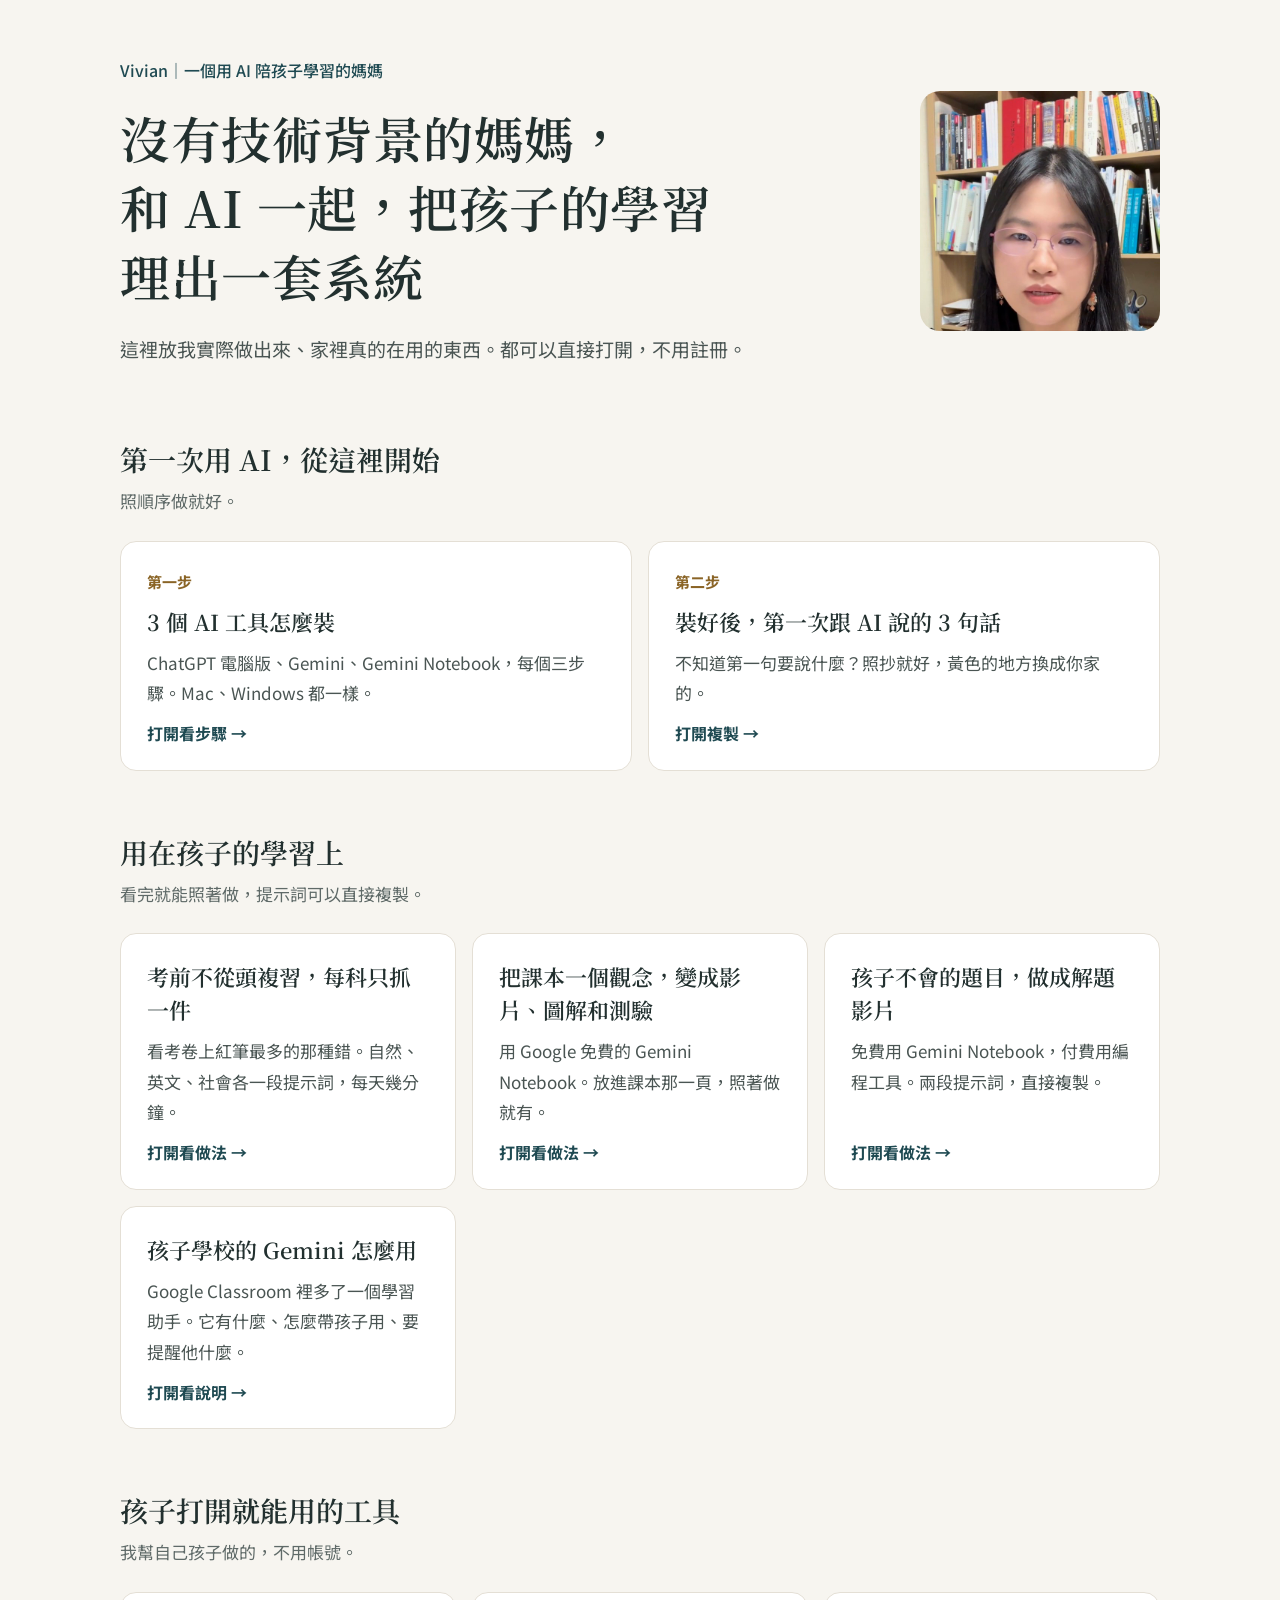
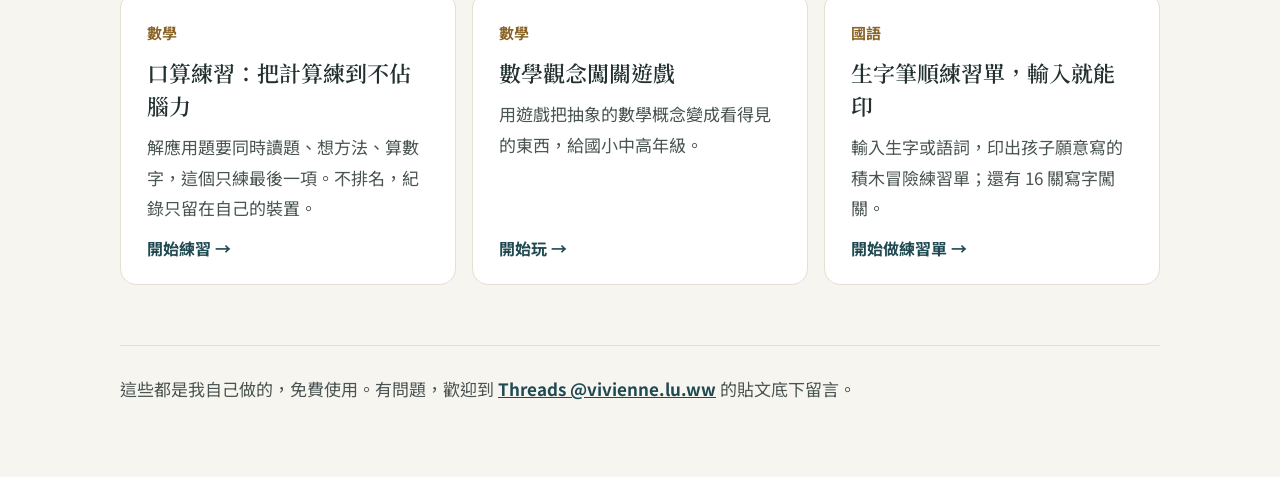
==== index.html @ 0d6148e9 "新增解題影片做法頁，首頁加卡片 Co-Authored-By: Claude Opus 5.5 <noreply@anthropic.com>" ====
<!doctype html>
<html lang="zh-Hant">
<head>
<meta charset="utf-8">
<meta name="viewport" content="width=device-width,initial-scale=1">
<title>Vivian｜用 AI 陪孩子學習</title>
<meta name="description" content="沒有技術背景的媽媽，用 AI 陪孩子學習。家裡真的在用的方法和工具，都可以直接打開，不用註冊。">
<meta name="theme-color" content="#F7F5F0" media="(prefers-color-scheme: light)">
<meta name="theme-color" content="#171C1C" media="(prefers-color-scheme: dark)">
<link rel="icon" href="./favicon.svg" type="image/svg+xml">
<link rel="icon" href="./favicon-32.png" sizes="32x32" type="image/png">
<link rel="apple-touch-icon" href="./apple-touch-icon.png">
<link rel="manifest" href="./site.webmanifest">
<meta name="apple-mobile-web-app-title" content="Vivian">
<link rel="preconnect" href="https://fonts.googleapis.com">
<link rel="preconnect" href="https://fonts.gstatic.com" crossorigin>
<link rel="stylesheet" href="https://fonts.googleapis.com/css2?family=Noto+Sans+TC:wght@400;500;700&family=Noto+Serif+TC:wght@600&display=swap">
<style>
  :root{
    --paper:#F7F5F0; --card:#FFFFFF; --ink:#22302F; --ink-2:#4A5553; --muted:#5F6A68;
    --rule:#E4DFD5; --accent:#1F4A52; --gold:#8A6426;
    --sans:"Noto Sans TC","PingFang TC",system-ui,sans-serif;
    --serif:"Noto Serif TC","Songti TC",serif;
  }
  @media (prefers-color-scheme: dark){
    :root{ --paper:#171C1C; --card:#202626; --ink:#EEF0EC; --ink-2:#C9CFCB; --muted:#A6AFAB;
      --rule:#333B3A; --accent:#8FC3C9; --gold:#D9AE6C; }
  }
  *{box-sizing:border-box}
  html{-webkit-text-size-adjust:100%}
  body{margin:0;background:var(--paper);color:var(--ink);font-family:var(--sans);
    font-size:17px;line-height:1.8;-webkit-font-smoothing:antialiased}
  .wrap{max-width:1080px;margin:0 auto;padding:32px 20px 72px}

  /* 開頭 */
  .hero{display:flex;flex-wrap:wrap;align-items:center;gap:48px;padding:24px 0 72px}
  .hero-text{flex:999 1 420px;min-width:0}
  .nw{white-space:nowrap}
  .who{margin:0 0 18px;font-size:16px;font-weight:500;color:var(--accent)}
  h1{margin:0 0 22px;font-family:var(--serif);font-weight:600;font-size:clamp(32px,5vw,50px);
    line-height:1.38;letter-spacing:.01em;text-wrap:balance}
  .lede{margin:0;font-size:19px;color:var(--ink-2)}
  .photo{flex:1 1 240px;max-width:320px}
  .photo img{display:block;width:100%;height:auto;border-radius:20px}

  /* 區塊 */
  .section{padding-bottom:60px}
  h2{margin:0 0 6px;font-family:var(--serif);font-weight:600;font-size:28px;line-height:1.5}
  .sub{margin:0 0 24px;color:var(--muted)}
  .grid{display:grid;grid-template-columns:repeat(auto-fit,minmax(min(100%,290px),1fr));gap:16px}
  .grid.two{grid-template-columns:repeat(auto-fit,minmax(min(100%,320px),1fr))}

  /* 卡片 */
  .card{display:flex;flex-direction:column;gap:10px;padding:26px 26px 22px;background:var(--card);
    border:1px solid var(--rule);border-radius:16px;color:inherit;text-decoration:none;transition:border-color .2s}
  .card:hover{border-color:var(--accent)}
  .card:focus-visible{outline:3px solid var(--accent);outline-offset:3px}
  .label{font-size:15px;font-weight:700;color:var(--gold)}
  .t{font-family:var(--serif);font-weight:600;font-size:22px;line-height:1.5}
  .d{flex-grow:1;color:var(--ink-2)}
  .go{font-size:16px;font-weight:700;color:var(--accent)}
  .arr{display:inline-block;transition:transform .2s}
  .card:hover .arr{transform:translateX(4px)}

  footer{padding-top:28px;border-top:1px solid var(--rule);color:var(--ink-2)}
  footer p{margin:0}
  footer a{color:var(--accent);font-weight:700}

  @media (max-width:560px){
    .hero{gap:32px;padding:12px 0 56px}
    .photo{order:-1;flex:0 0 112px;max-width:112px}
    .photo img{border-radius:16px}
    .section{padding-bottom:48px}
  }
  @media (prefers-reduced-motion: reduce){
    *,*::before,*::after{transition:none !important}
  }
</style>
</head>
<body>
<div class="wrap">

  <header class="hero">
    <div class="hero-text">
      <p class="who">Vivian｜一個用 AI 陪孩子學習的媽媽</p>
      <h1>沒有技術背景的媽媽，<br>和 AI 一起，<span class="nw">把孩子的學習</span><span class="nw">理出一套系統</span></h1>
      <p class="lede">這裡放我實際做出來、家裡真的在用的東西。都可以直接打開，不用註冊。</p>
    </div>
    <div class="photo"><img src="./portrait.jpg" alt="Vivian 在家裡書櫃前的照片" width="640" height="640"></div>
  </header>

  <main>
  <section class="section">
    <h2>第一次用 AI，從這裡開始</h2>
    <p class="sub">照順序做就好。</p>
    <div class="grid two">
      <a class="card" href="./ai-setup/">
        <span class="label">第一步</span>
        <span class="t">3 個 AI 工具怎麼裝</span>
        <span class="d">ChatGPT 電腦版、Gemini、Gemini Notebook，每個三步驟。Mac、Windows 都一樣。</span>
        <span class="go">打開看步驟 <span class="arr">→</span></span>
      </a>
      <a class="card" href="./first-words/">
        <span class="label">第二步</span>
        <span class="t">裝好後，第一次跟 AI 說的 3 句話</span>
        <span class="d">不知道第一句要說什麼？照抄就好，黃色的地方換成你家的。</span>
        <span class="go">打開複製 <span class="arr">→</span></span>
      </a>
    </div>
  </section>

  <section class="section">
    <h2>用在孩子的學習上</h2>
    <p class="sub">看完就能照著做，提示詞可以直接複製。</p>
    <div class="grid">
      <a class="card" href="./midterm/">
        <span class="t">考前不從頭複習，每科只抓一件</span>
        <span class="d">看考卷上紅筆最多的那種錯。自然、英文、社會各一段提示詞，每天幾分鐘。</span>
        <span class="go">打開看做法 <span class="arr">→</span></span>
      </a>
      <a class="card" href="./science-video/">
        <span class="t">把課本一個觀念，變成影片、圖解和測驗</span>
        <span class="d">用 Google 免費的 Gemini Notebook。放進課本那一頁，照著做就有。</span>
        <span class="go">打開看做法 <span class="arr">→</span></span>
      </a>
      <a class="card" href="./math-video/">
        <span class="t">孩子不會的題目，做成解題影片</span>
        <span class="d">免費用 Gemini Notebook，付費用編程工具。兩段提示詞，直接複製。</span>
        <span class="go">打開看做法 <span class="arr">→</span></span>
      </a>
      <a class="card" href="./classroom/">
        <span class="t">孩子學校的 Gemini 怎麼用</span>
        <span class="d">Google Classroom 裡多了一個學習助手。它有什麼、怎麼帶孩子用、要提醒他什麼。</span>
        <span class="go">打開看說明 <span class="arr">→</span></span>
      </a>
    </div>
  </section>

  <section class="section">
    <h2>孩子打開就能用的工具</h2>
    <p class="sub">我幫自己孩子做的，不用帳號。</p>
    <div class="grid">
      <a class="card" href="https://viviennelu712.github.io/math-power-timer/">
        <span class="label">數學</span>
        <span class="t">口算練習：把計算練到不佔腦力</span>
        <span class="d">解應用題要同時讀題、想方法、算數字，這個只練最後一項。不排名，紀錄只留在自己的裝置。</span>
        <span class="go">開始練習 <span class="arr">→</span></span>
      </a>
      <a class="card" href="https://viviennelu712.github.io/math-concept-game/">
        <span class="label">數學</span>
        <span class="t">數學觀念闖關遊戲</span>
        <span class="d">用遊戲把抽象的數學概念變成看得見的東西，給國小中高年級。</span>
        <span class="go">開始玩 <span class="arr">→</span></span>
      </a>
      <a class="card" href="./hanzi/">
        <span class="label">國語</span>
        <span class="t">生字筆順練習單，輸入就能印</span>
        <span class="d">輸入生字或語詞，印出孩子願意寫的積木冒險練習單；還有 16 關寫字闖關。</span>
        <span class="go">開始做練習單 <span class="arr">→</span></span>
      </a>
    </div>
  </section>
  </main>

  <footer>
    <p>這些都是我自己做的，免費使用。有問題，歡迎到 <a href="https://www.threads.com/@vivienne.lu.ww">Threads @vivienne.lu.ww</a> 的貼文底下留言。</p>
  </footer>

</div>
</body>
</html>
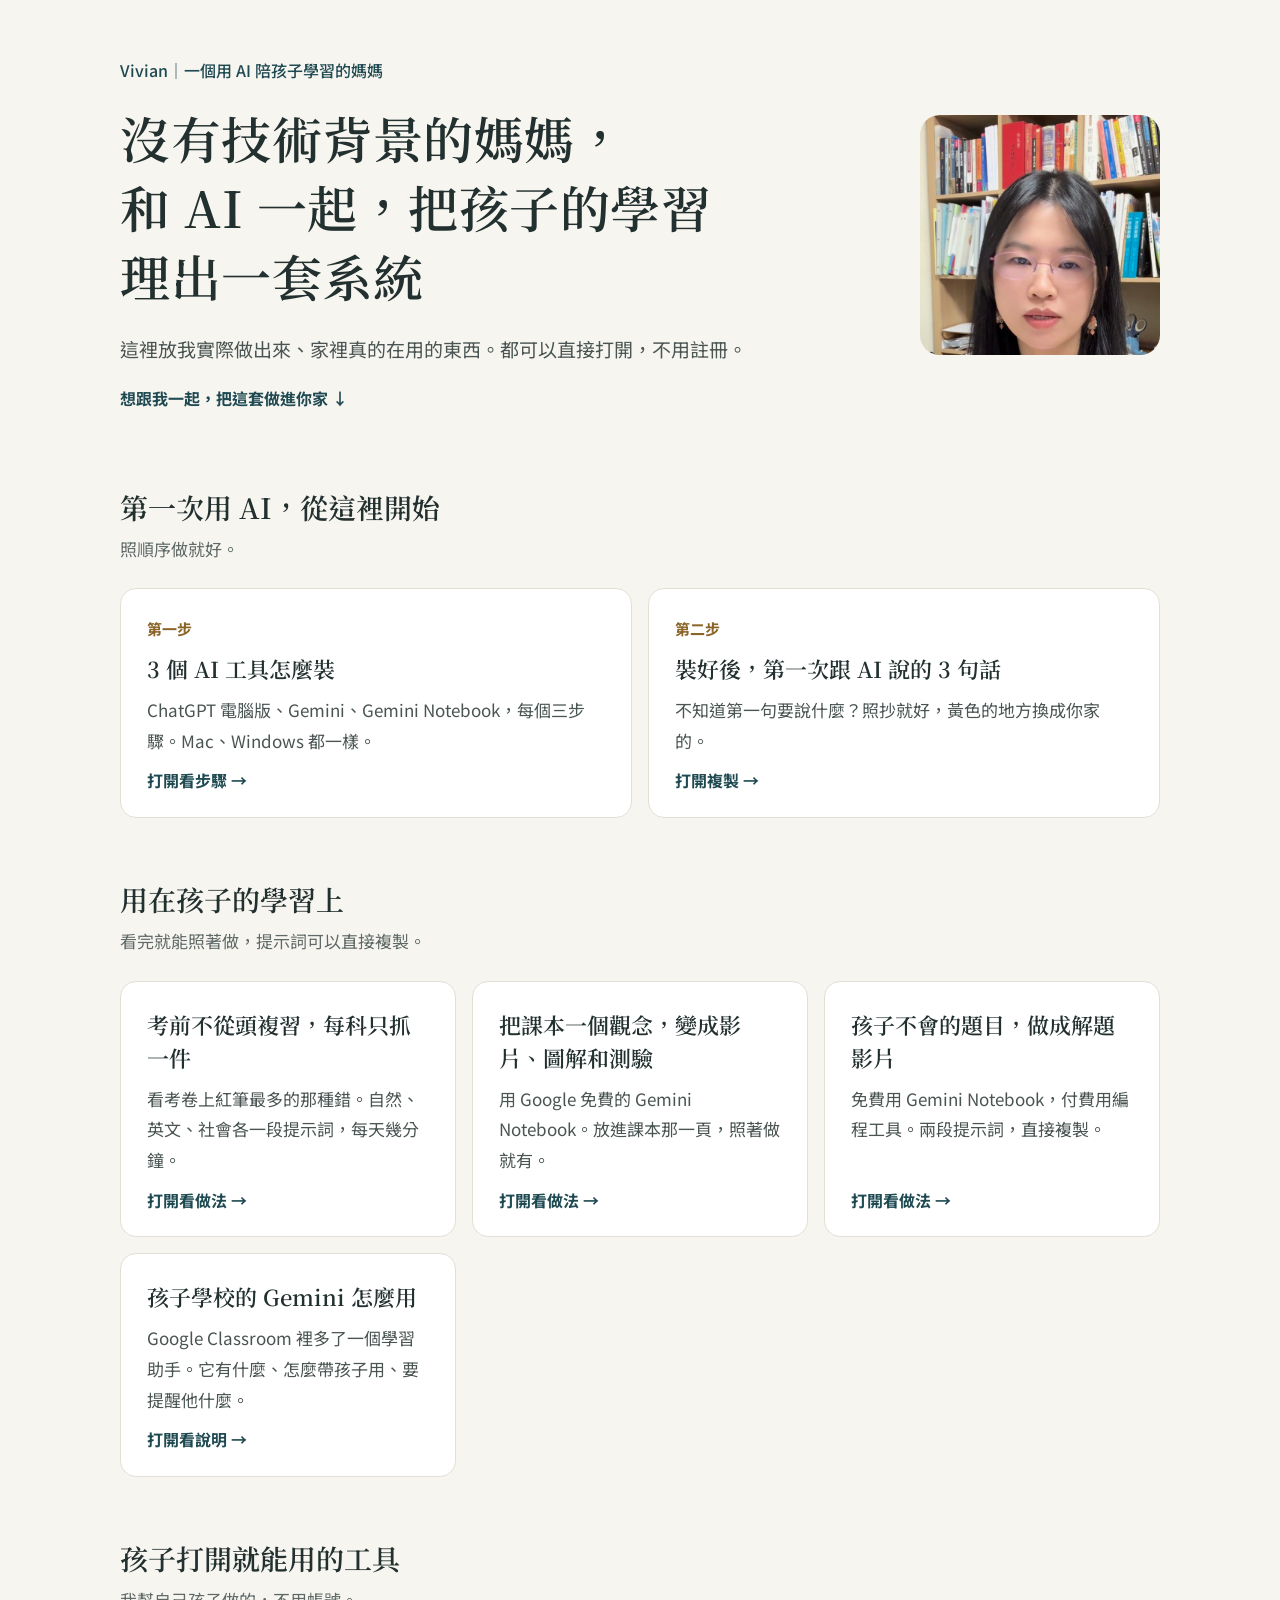
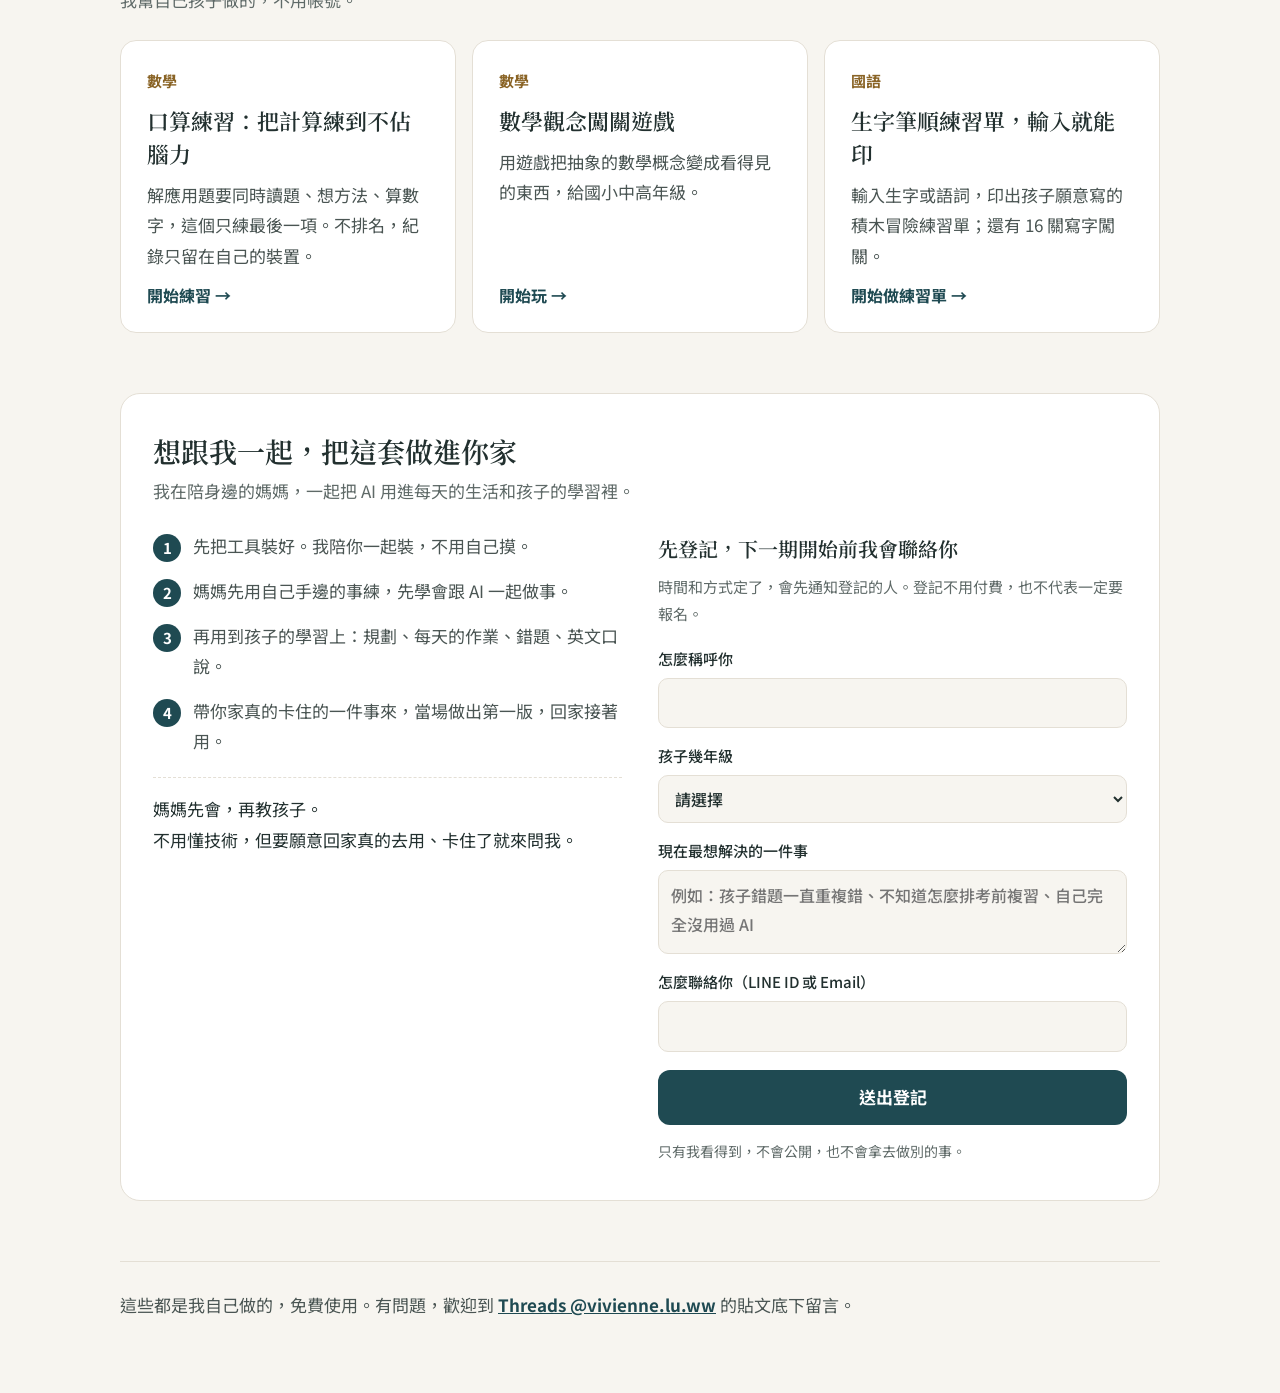
==== commit 6dcdddb7: "首頁加「想跟我一起」意向登記，接 Google 表單 Co-Authored-By: Claude Opus 5.5 <noreply@anthropic.com>" ====
--- a/index.html
+++ b/index.html
@@ -62,6 +62,34 @@
   .arr{display:inline-block;transition:transform .2s}
   .card:hover .arr{transform:translateX(4px)}
 
+
+  /* 一起做（意向登記） */
+  .jump{display:inline-block;margin-top:18px;font-size:16px;font-weight:700;color:var(--accent);text-decoration:none}
+  .jump:hover{text-decoration:underline}
+  .join{padding:36px 32px;background:var(--card);border:1px solid var(--rule);border-radius:20px;margin-bottom:60px}
+  .join h2{margin-bottom:4px}
+  .join-grid{display:grid;grid-template-columns:repeat(auto-fit,minmax(min(100%,340px),1fr));gap:36px;margin-top:8px}
+  .steps{margin:0;padding:0;list-style:none;display:flex;flex-direction:column;gap:14px}
+  .steps li{display:flex;gap:12px;color:var(--ink-2)}
+  .steps b{flex:0 0 auto;width:28px;height:28px;border-radius:50%;background:var(--accent);color:var(--card);
+    font-size:15px;line-height:28px;text-align:center;margin-top:3px}
+  .note{margin:20px 0 0;padding-top:16px;border-top:1px dashed var(--rule);color:var(--ink)}
+  form{display:flex;flex-direction:column;gap:14px}
+  .form-title{margin:0;font-family:var(--serif);font-weight:600;font-size:20px}
+  .form-sub{margin:-8px 0 4px;color:var(--muted);font-size:15px}
+  label{display:flex;flex-direction:column;gap:6px;font-size:15px;font-weight:500}
+  input,select,textarea{font:inherit;font-size:16px;color:var(--ink);background:var(--paper);border:1px solid var(--rule);
+    border-radius:10px;padding:10px 12px;width:100%}
+  textarea{min-height:84px;resize:vertical}
+  input:focus,select:focus,textarea:focus{outline:2px solid var(--accent);outline-offset:1px;border-color:var(--accent)}
+  .send{margin-top:4px;font:inherit;font-size:17px;font-weight:700;color:var(--card);background:var(--accent);border:0;
+    border-radius:12px;padding:12px 18px;cursor:pointer}
+  [hidden]{display:none !important}
+  .thanks{align-self:center;color:var(--ink-2)}
+  .thanks p{margin:0 0 8px}
+  .privacy{margin:0;font-size:14px;color:var(--muted)}
+  @media (max-width:560px){ .join{padding:26px 20px} }
+
   footer{padding-top:28px;border-top:1px solid var(--rule);color:var(--ink-2)}
   footer p{margin:0}
   footer a{color:var(--accent);font-weight:700}
@@ -85,6 +113,7 @@
       <p class="who">Vivian｜一個用 AI 陪孩子學習的媽媽</p>
       <h1>沒有技術背景的媽媽，<br>和 AI 一起，<span class="nw">把孩子的學習</span><span class="nw">理出一套系統</span></h1>
       <p class="lede">這裡放我實際做出來、家裡真的在用的東西。都可以直接打開，不用註冊。</p>
+      <a class="jump" href="#join">想跟我一起，把這套做進你家 ↓</a>
     </div>
     <div class="photo"><img src="./portrait.jpg" alt="Vivian 在家裡書櫃前的照片" width="640" height="640"></div>
   </header>
@@ -160,6 +189,42 @@
       </a>
     </div>
   </section>
+
+  <section class="join" id="join">
+    <h2>想跟我一起，把這套做進你家</h2>
+    <p class="sub">我在陪身邊的媽媽，一起把 AI 用進每天的生活和孩子的學習裡。</p>
+    <div class="join-grid">
+      <div>
+        <ul class="steps">
+          <li><b>1</b><span>先把工具裝好。我陪你一起裝，不用自己摸。</span></li>
+          <li><b>2</b><span>媽媽先用自己手邊的事練，先學會跟 AI 一起做事。</span></li>
+          <li><b>3</b><span>再用到孩子的學習上：規劃、每天的作業、錯題、英文口說。</span></li>
+          <li><b>4</b><span>帶你家真的卡住的一件事來，當場做出第一版，回家接著用。</span></li>
+        </ul>
+        <p class="note">媽媽先會，再教孩子。<br>不用懂技術，但要願意回家真的去用、卡住了就來問我。</p>
+      </div>
+      <form id="join-form" action="https://docs.google.com/forms/d/e/1FAIpQLSfdzFmlDDN9oFYdYyEQEvwoWeKDcseDEnGnZbMCOn2z1PBENw/formResponse" method="POST" target="join-sink">
+        <p class="form-title">先登記，下一期開始前我會聯絡你</p>
+        <p class="form-sub">時間和方式定了，會先通知登記的人。登記不用付費，也不代表一定要報名。</p>
+        <label>怎麼稱呼你<input name="entry.593853041" autocomplete="name" required></label>
+        <label>孩子幾年級
+          <select name="entry.1335480114" required>
+            <option value="">請選擇</option>
+            <option>幼兒園</option><option>國小低年級</option><option>國小中年級</option><option>國小高年級</option><option>國中</option><option>高中</option><option>還沒有孩子／其他</option>
+          </select>
+        </label>
+        <label>現在最想解決的一件事<textarea name="entry.1072527500" placeholder="例如：孩子錯題一直重複錯、不知道怎麼排考前複習、自己完全沒用過 AI" required></textarea></label>
+        <label>怎麼聯絡你（LINE ID 或 Email）<input name="entry.175894662" required></label>
+        <button class="send" type="submit">送出登記</button>
+        <p class="privacy">只有我看得到，不會公開，也不會拿去做別的事。</p>
+      </form>
+      <div class="thanks" id="join-thanks" hidden>
+        <p class="form-title">收到了，謝謝你。</p>
+        <p>下一期的時間和方式定了，我會先聯絡你。這段時間，上面的做法和工具都可以先拿去用。</p>
+      </div>
+      <iframe name="join-sink" title="登記送出" hidden></iframe>
+    </div>
+  </section>
   </main>
 
   <footer>
@@ -167,5 +232,12 @@
   </footer>
 
 </div>
+<script>
+  // 登記表單：送到 Google 表單（資料只進 Vivian 的帳號），送出後換成感謝訊息
+  document.getElementById("join-form").addEventListener("submit", function () {
+    var form = this;
+    setTimeout(function () { form.hidden = true; document.getElementById("join-thanks").hidden = false; }, 600);
+  });
+</script>
 </body>
 </html>
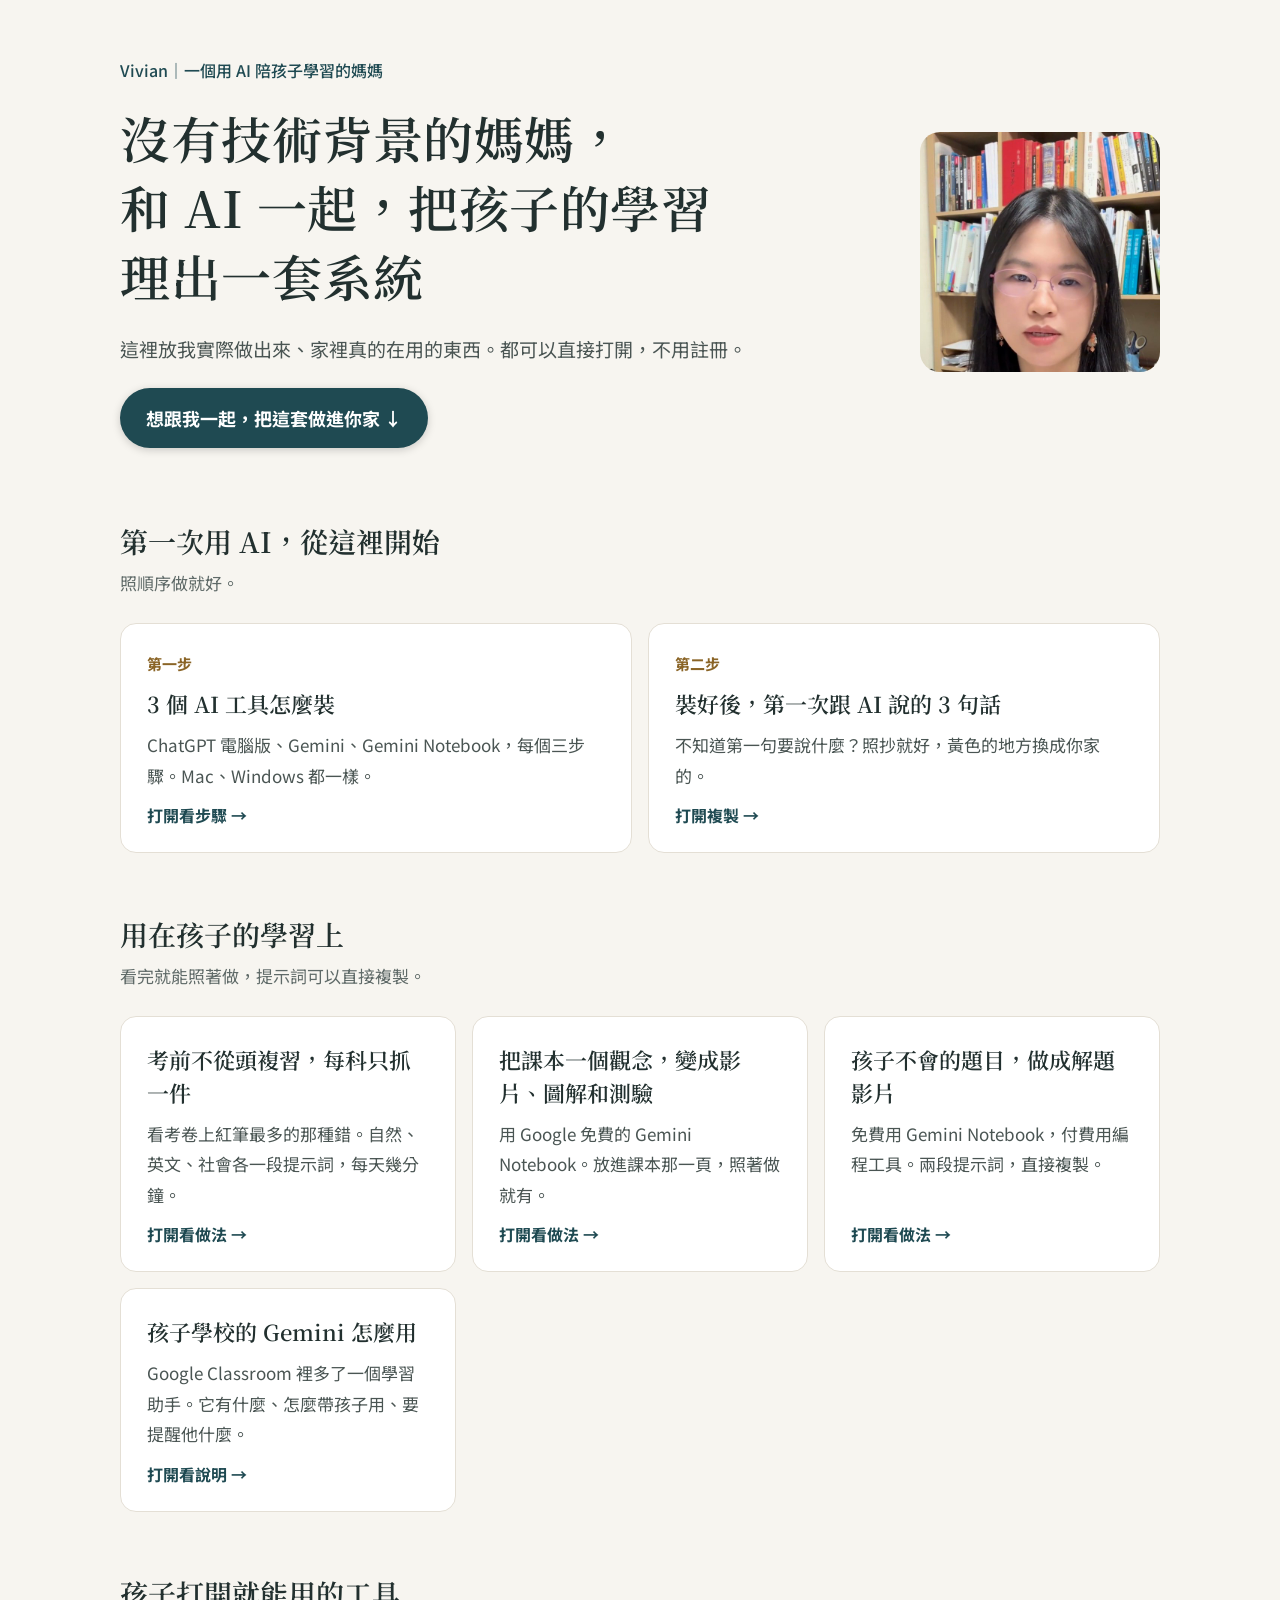
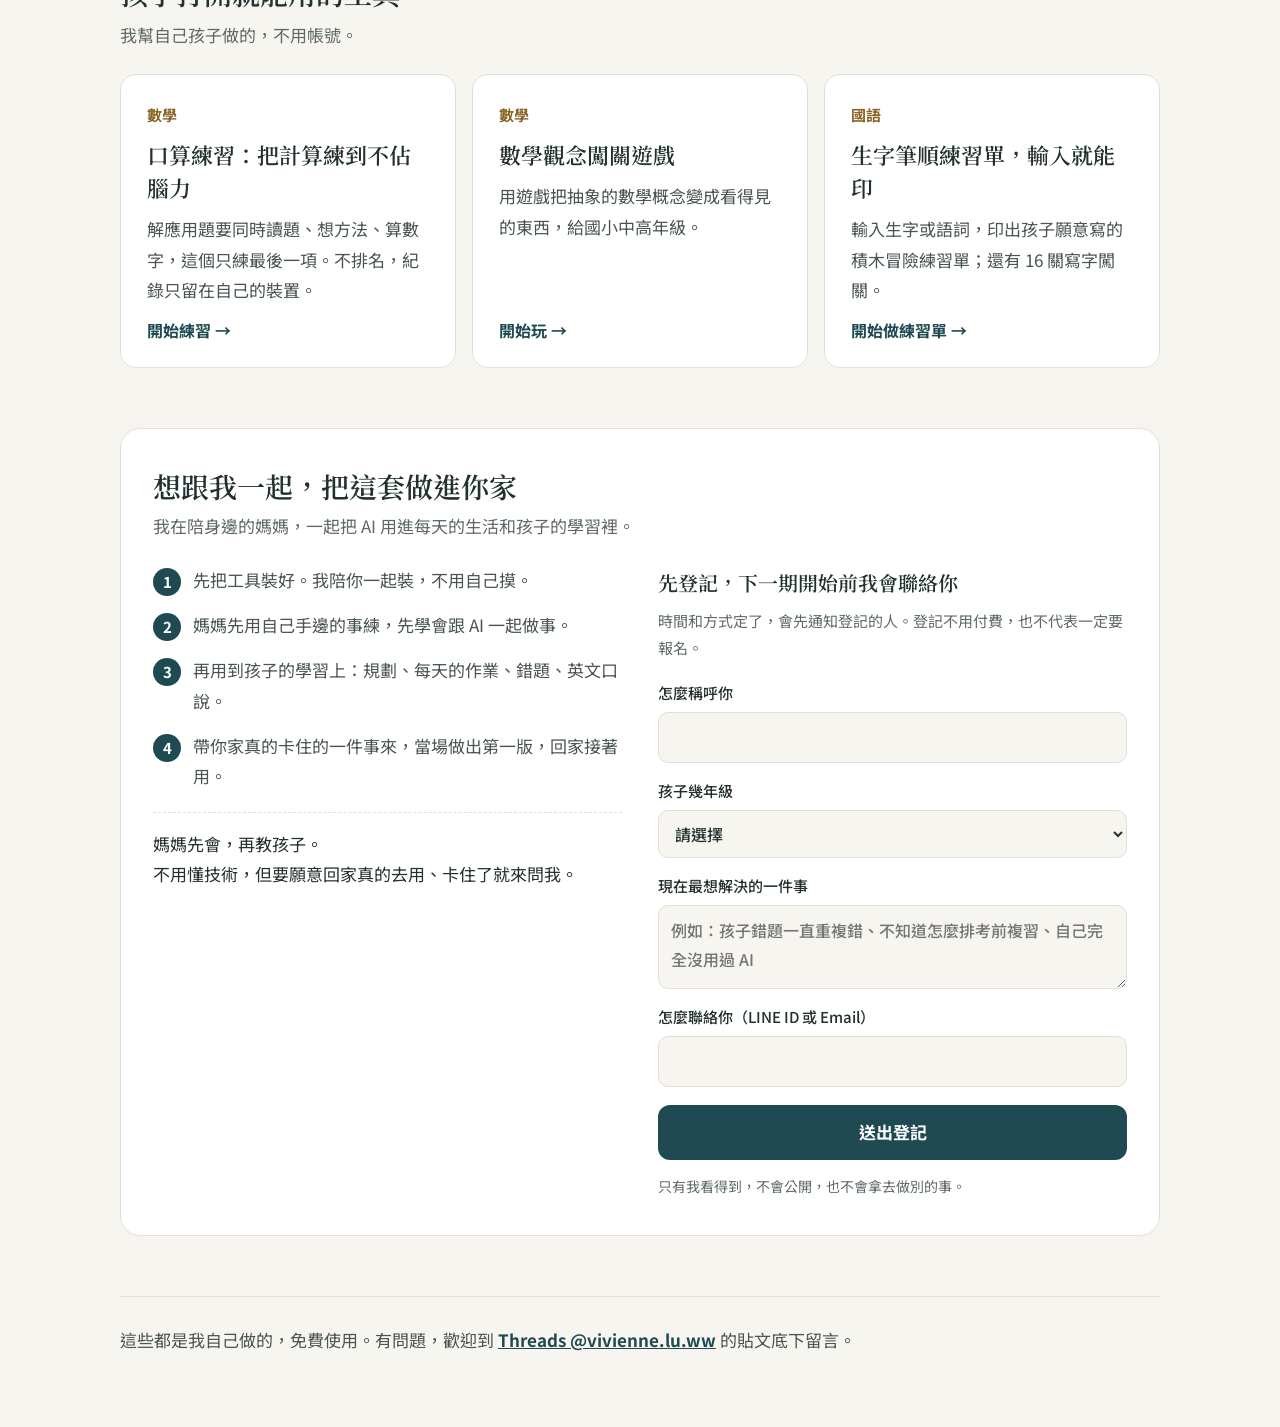
==== commit a44cf2a7: "每個單頁加陪跑入口；首頁陪跑連結改成按鈕 Co-Authored-By: Claude Opus 5.5 <noreply@anthropic.com>" ====
--- a/index.html
+++ b/index.html
@@ -64,8 +64,9 @@
 
 
   /* 一起做（意向登記） */
-  .jump{display:inline-block;margin-top:18px;font-size:16px;font-weight:700;color:var(--accent);text-decoration:none}
-  .jump:hover{text-decoration:underline}
+  .jump{display:inline-block;margin-top:22px;padding:14px 26px;border-radius:999px;background:var(--accent);color:#fff;font-size:18px;font-weight:700;text-decoration:none;box-shadow:0 2px 8px rgba(0,0,0,.18)}
+  .jump:hover{filter:brightness(.92)}
+  @media (prefers-color-scheme:dark){.jump{color:#111}}
   .join{padding:36px 32px;background:var(--card);border:1px solid var(--rule);border-radius:20px;margin-bottom:60px}
   .join h2{margin-bottom:4px}
   .join-grid{display:grid;grid-template-columns:repeat(auto-fit,minmax(min(100%,340px),1fr));gap:36px;margin-top:8px}
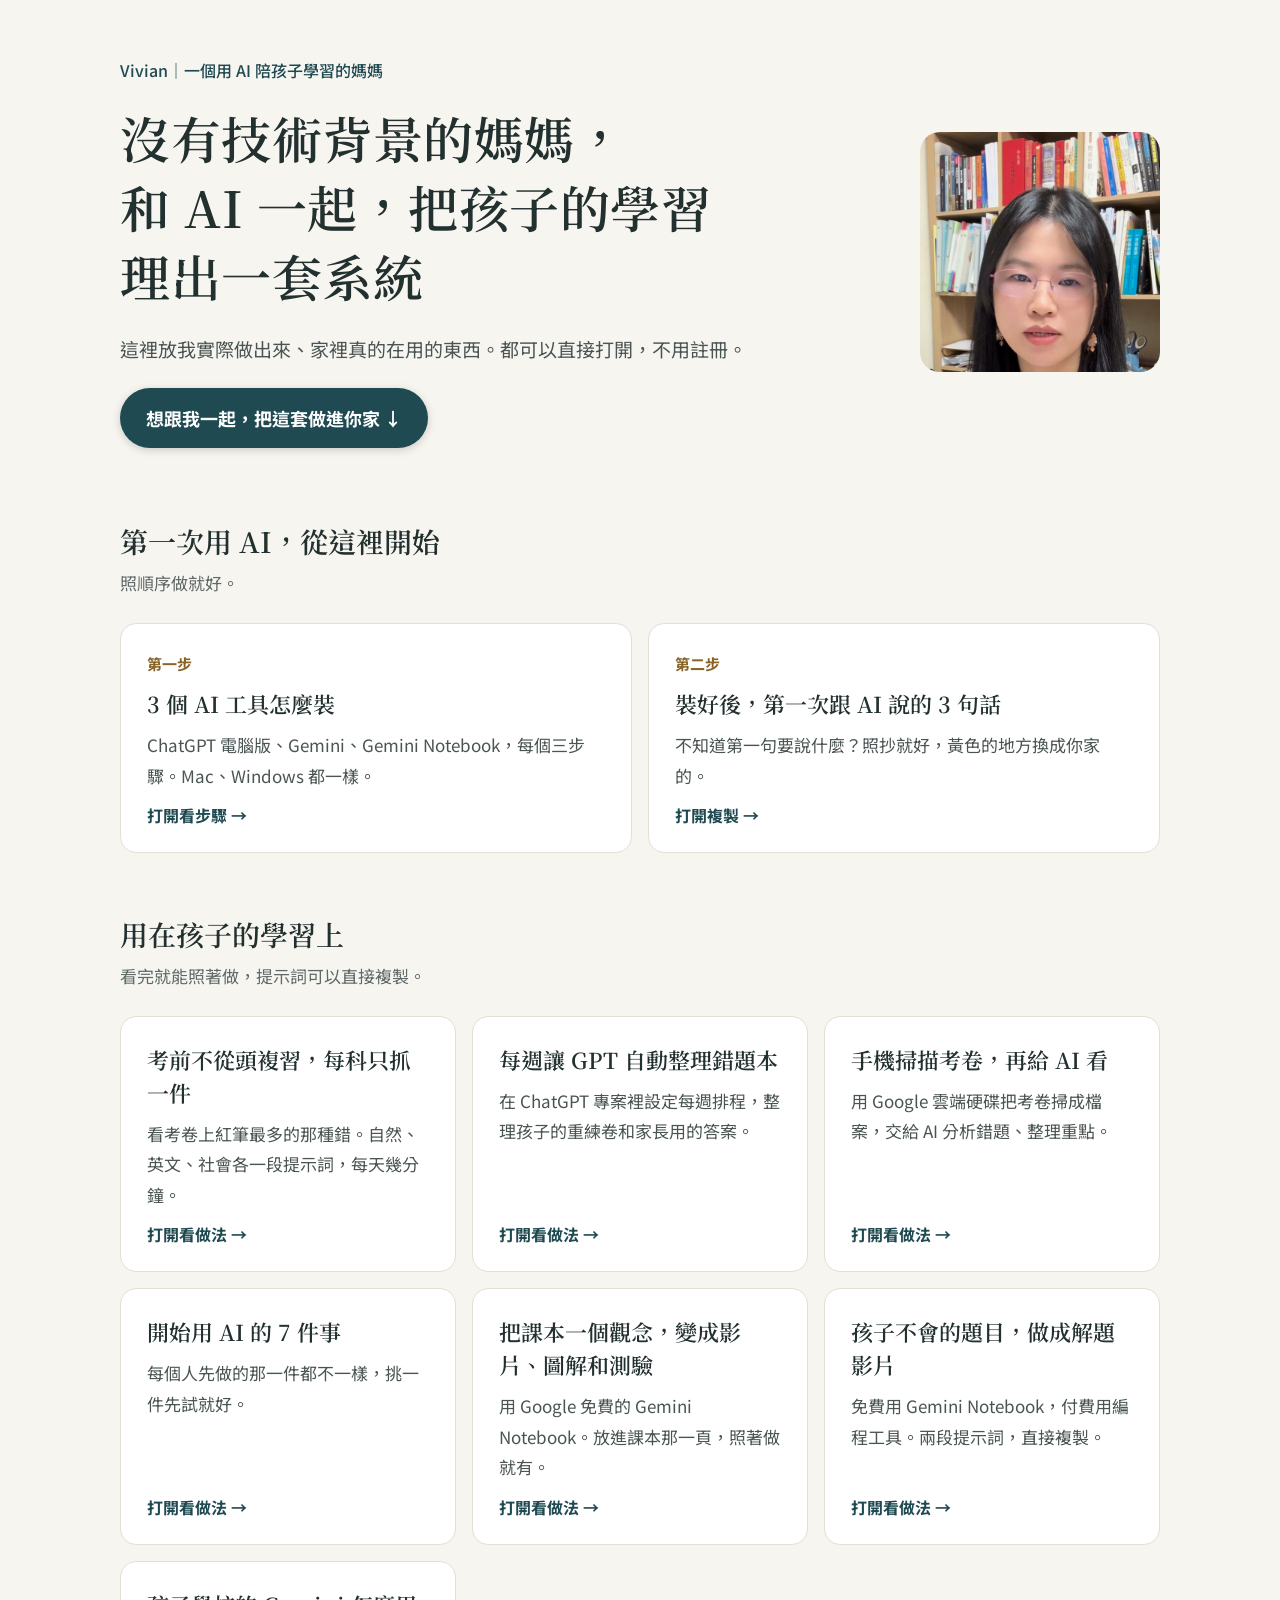
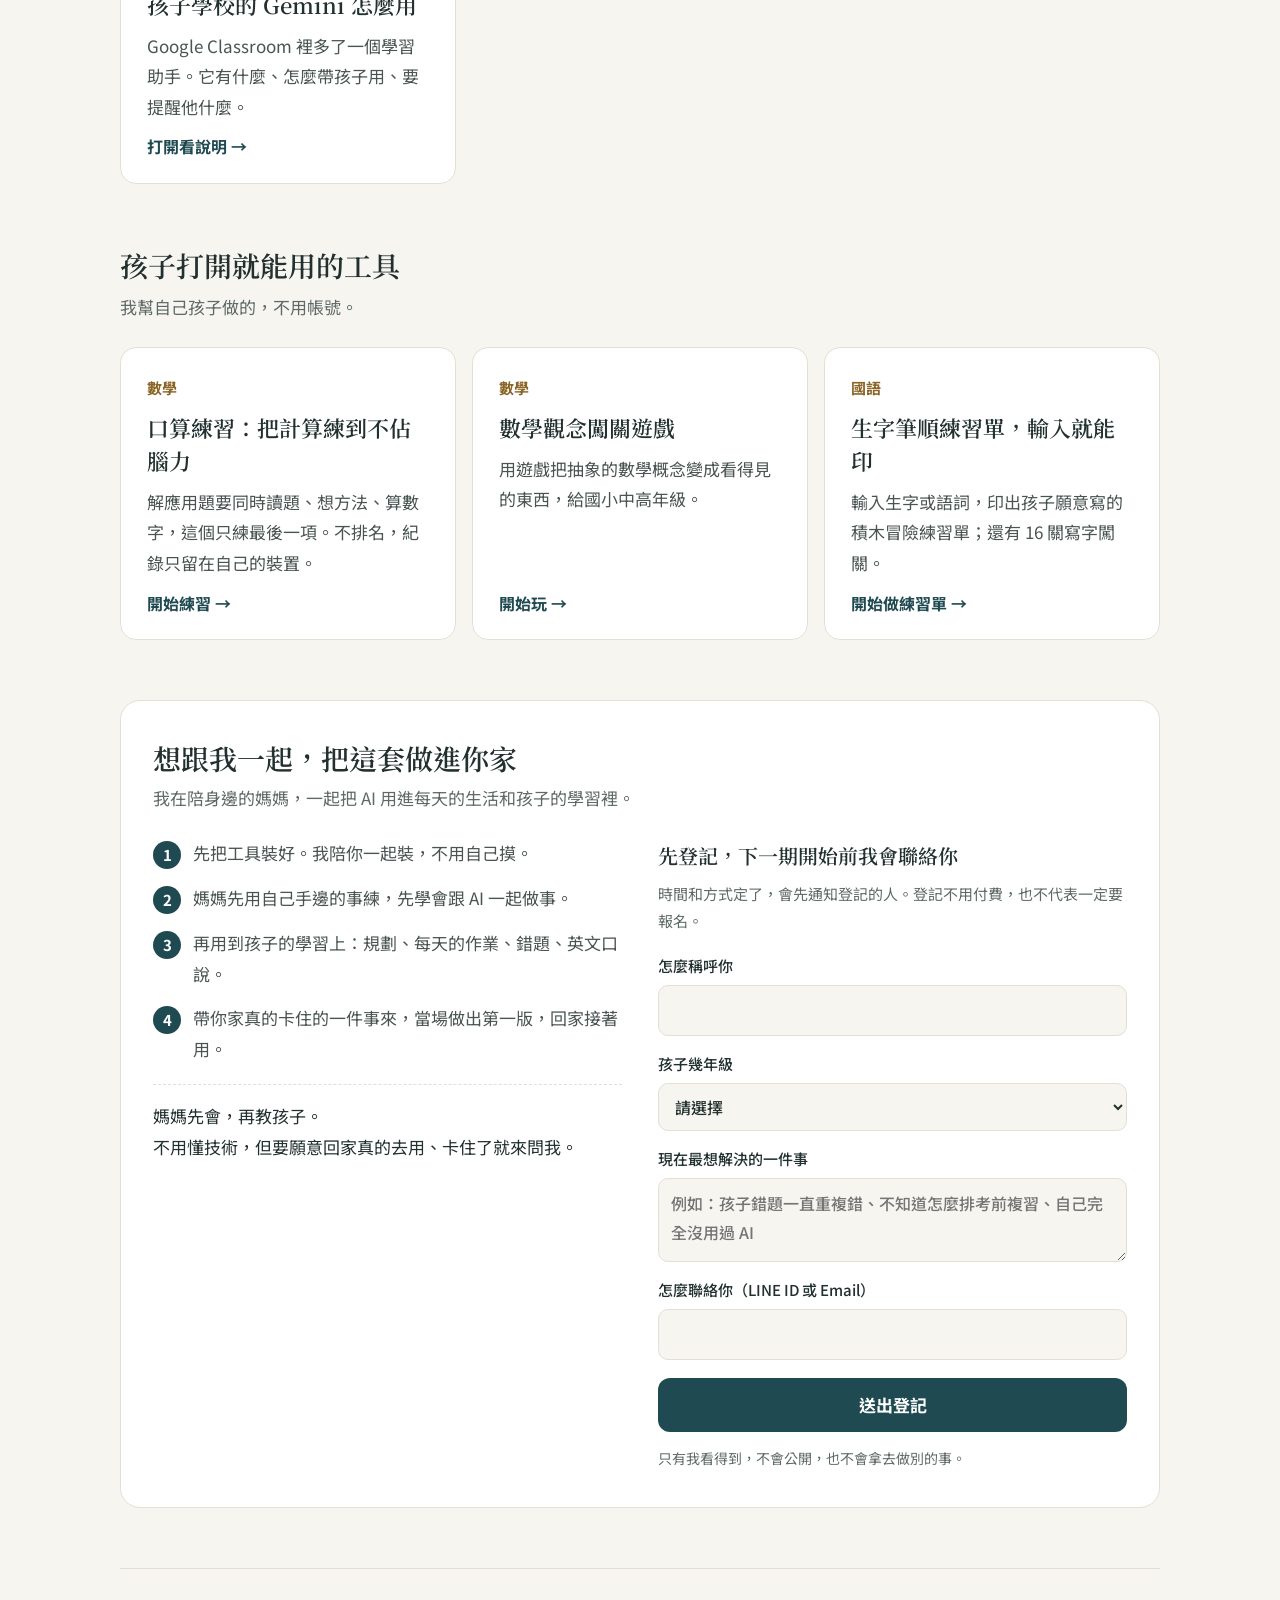
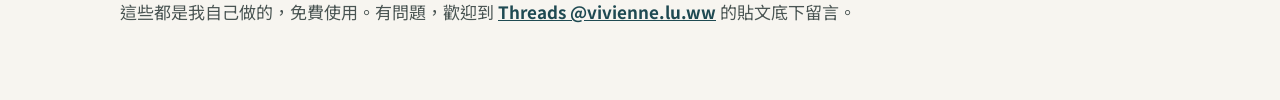
==== commit de6faf77: "新增三個做法頁：錯題本、掃描考卷、開始用 AI 的 7 件事 Co-Authored-By: Claude Opus 5.5 <noreply@anthropic.com>" ====
--- a/index.html
+++ b/index.html
@@ -146,6 +146,21 @@
       <a class="card" href="./midterm/">
         <span class="t">考前不從頭複習，每科只抓一件</span>
         <span class="d">看考卷上紅筆最多的那種錯。自然、英文、社會各一段提示詞，每天幾分鐘。</span>
+        <span class="go">打開看做法 <span class="arr">→</span></span>
+      </a>
+      <a class="card" href="./mistake-book/">
+        <span class="t">每週讓 GPT 自動整理錯題本</span>
+        <span class="d">在 ChatGPT 專案裡設定每週排程，整理孩子的重練卷和家長用的答案。</span>
+        <span class="go">打開看做法 <span class="arr">→</span></span>
+      </a>
+      <a class="card" href="./scan/">
+        <span class="t">手機掃描考卷，再給 AI 看</span>
+        <span class="d">用 Google 雲端硬碟把考卷掃成檔案，交給 AI 分析錯題、整理重點。</span>
+        <span class="go">打開看做法 <span class="arr">→</span></span>
+      </a>
+      <a class="card" href="./seven-things/">
+        <span class="t">開始用 AI 的 7 件事</span>
+        <span class="d">每個人先做的那一件都不一樣，挑一件先試就好。</span>
         <span class="go">打開看做法 <span class="arr">→</span></span>
       </a>
       <a class="card" href="./science-video/">
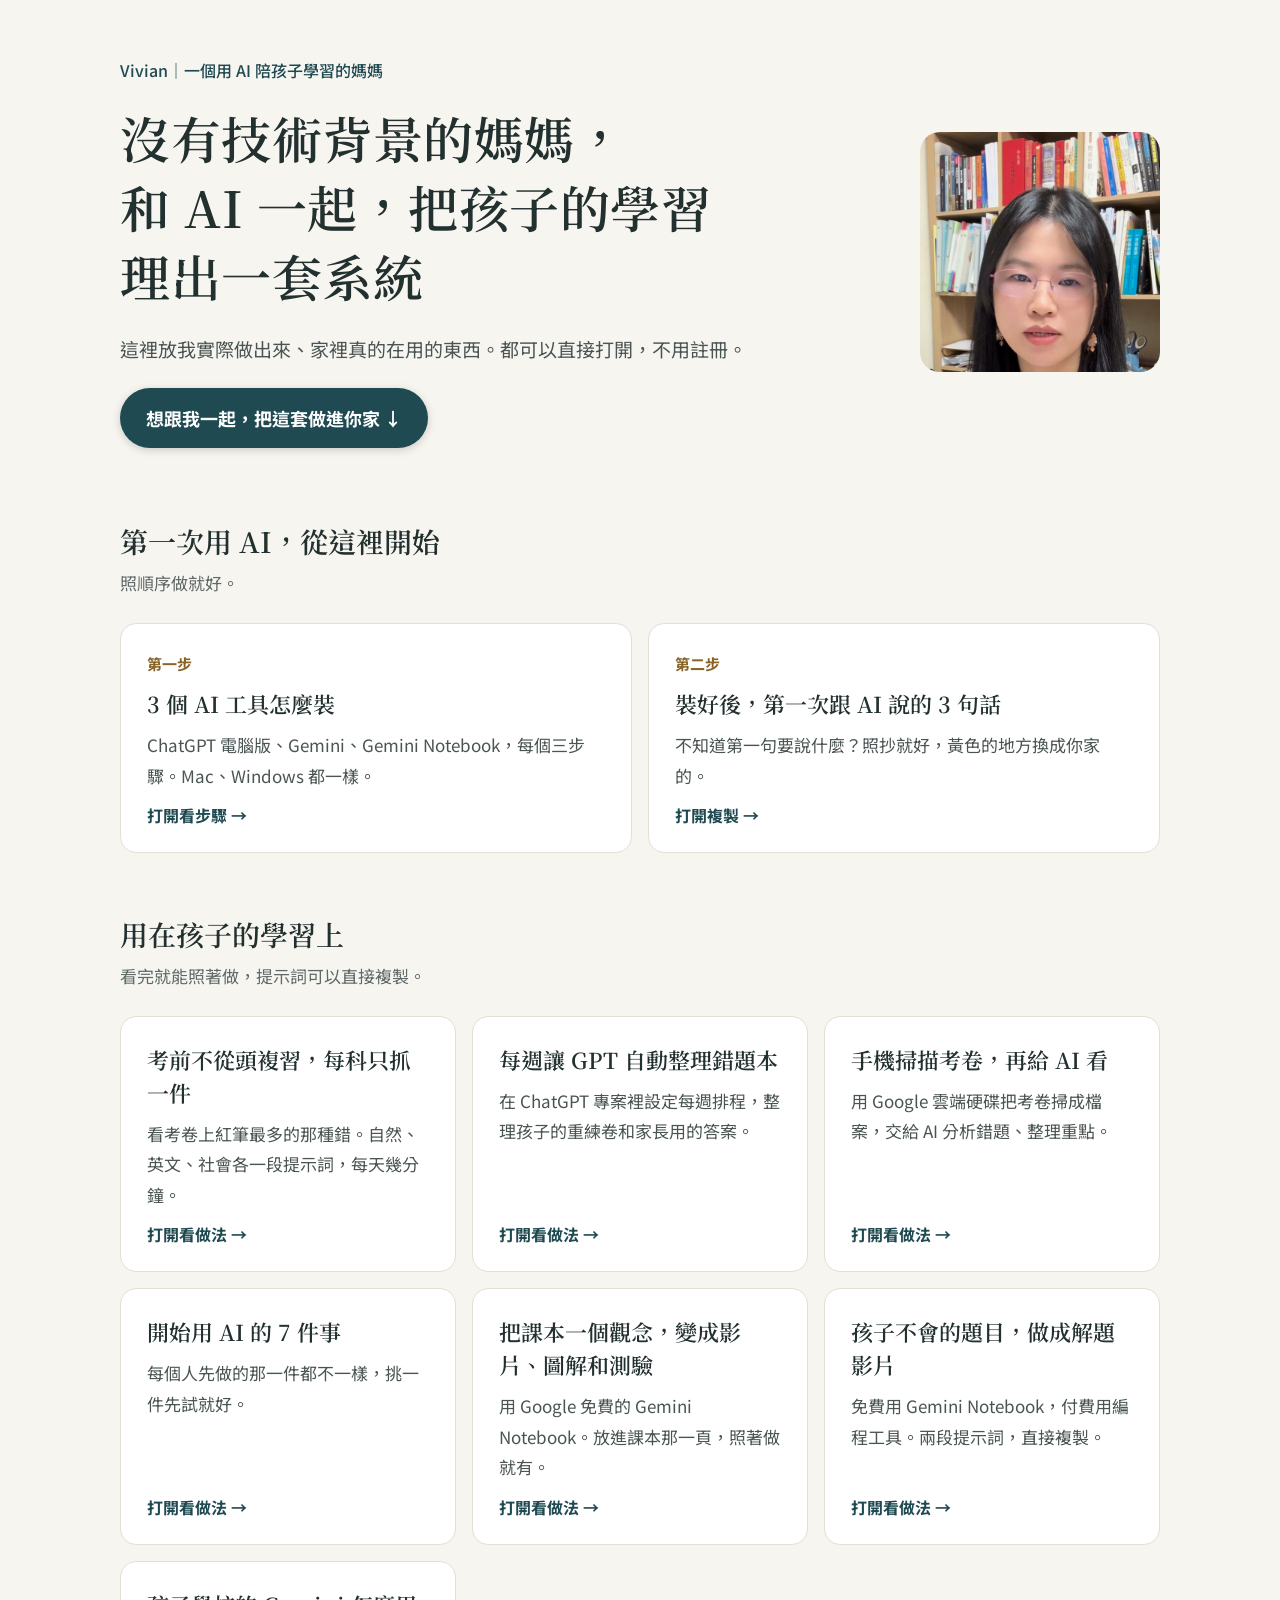
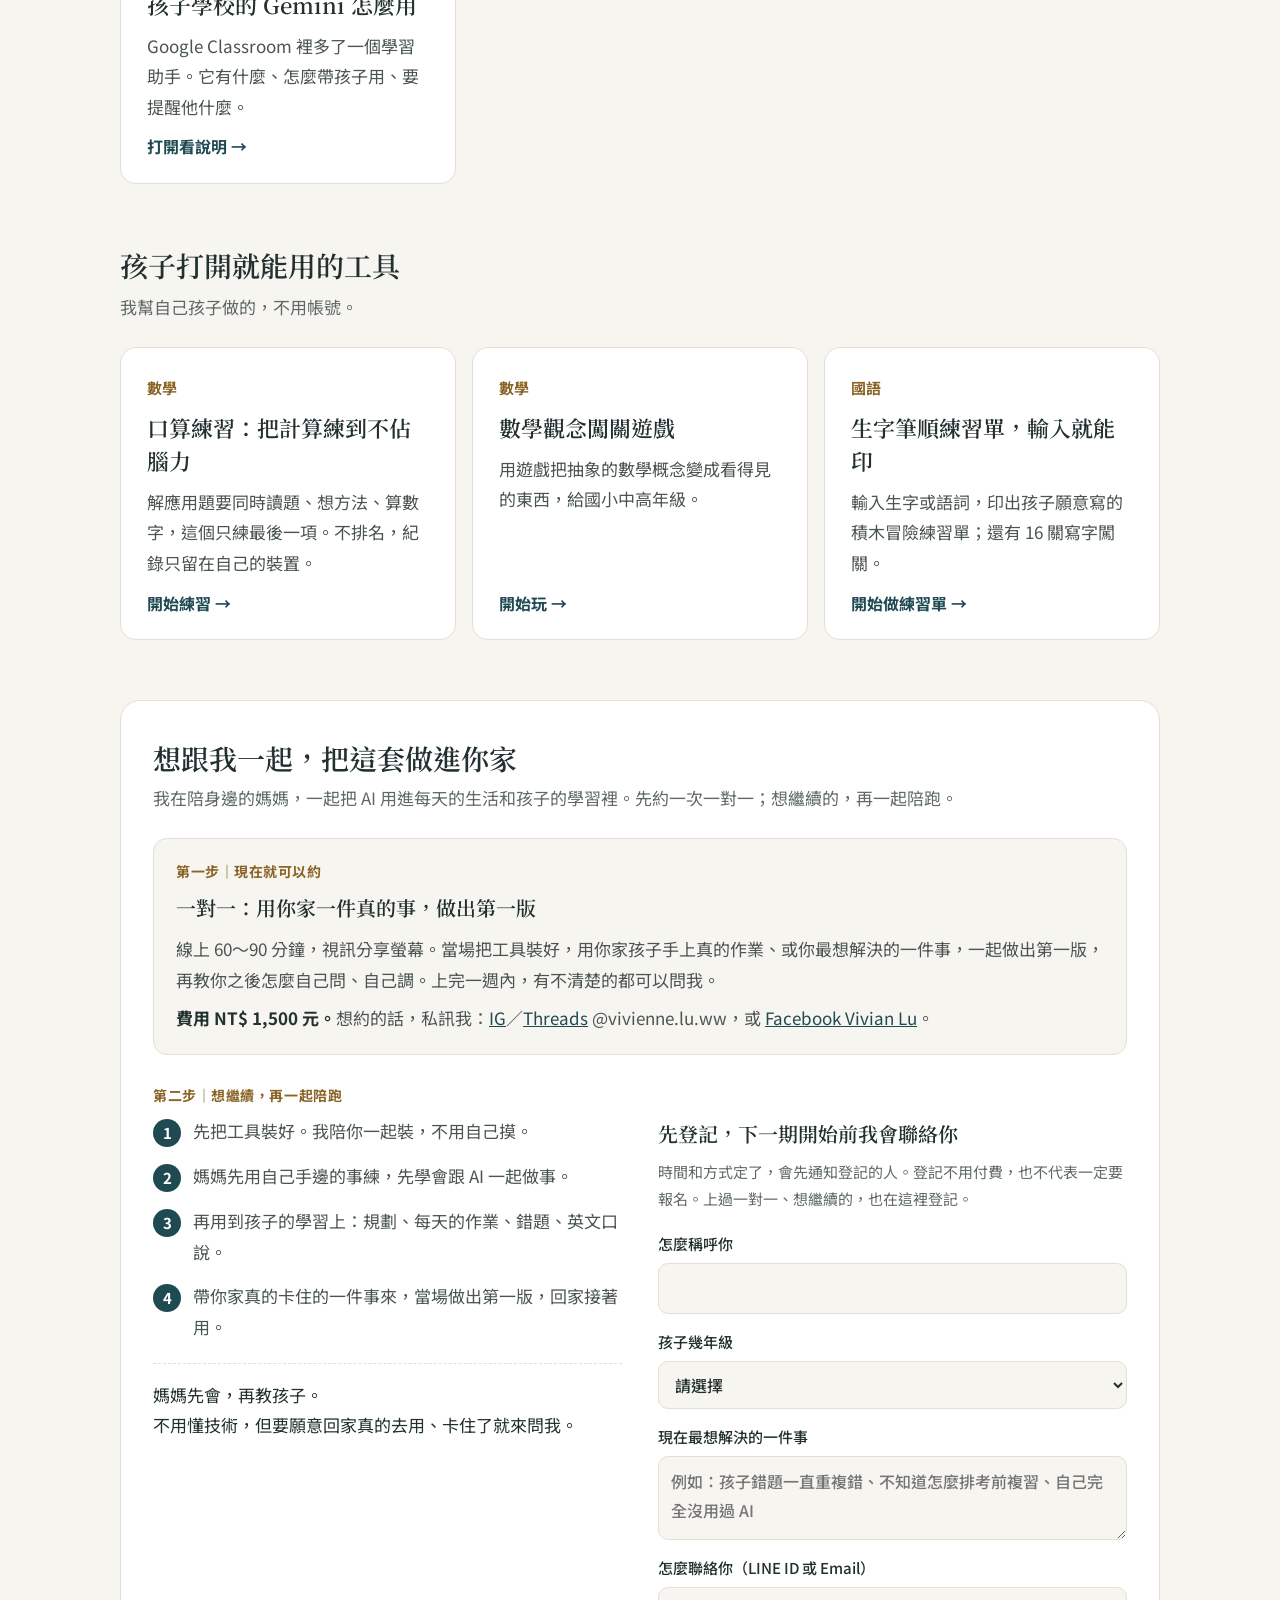
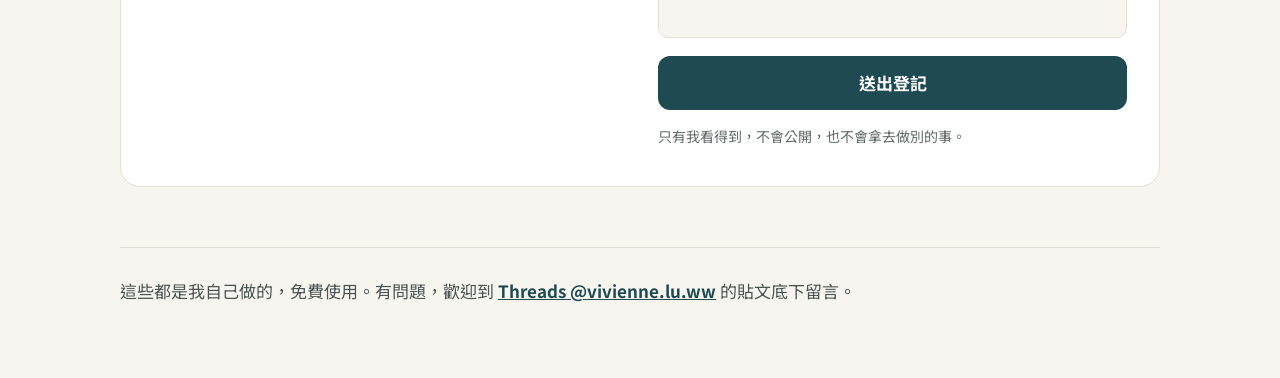
==== commit d6cecd5e: "首頁陪跑段改成兩層：先一對一（1,500），想繼續再陪跑；私訊入口加 Facebook Co-Authored-By: Claude Opus 5.5 <noreply@anthropic.com>" ====
--- a/index.html
+++ b/index.html
@@ -89,7 +89,16 @@
   .thanks{align-self:center;color:var(--ink-2)}
   .thanks p{margin:0 0 8px}
   .privacy{margin:0;font-size:14px;color:var(--muted)}
-  @media (max-width:560px){ .join{padding:26px 20px} }
+  .tier{margin:20px 0 0;padding:20px 22px;background:var(--paper);border:1px solid var(--rule);border-radius:14px}
+  .tier-label{margin:0 0 6px;font-size:14px;font-weight:700;color:var(--gold);letter-spacing:.04em}
+  .tier h3{margin:0 0 8px;font-family:var(--serif);font-weight:600;font-size:20px;color:var(--ink)}
+  .tier p{margin:0 0 8px;color:var(--ink-2)}
+  .tier p:last-child{margin-bottom:0}
+  .tier .tier-label{color:var(--gold);margin-bottom:6px}
+  .tier .price{color:var(--ink);font-weight:700}
+  .tier a{color:var(--accent)}
+  .tier-next{margin:28px 0 0}
+  @media (max-width:560px){ .join{padding:26px 20px} .tier{padding:18px 16px} }
 
   footer{padding-top:28px;border-top:1px solid var(--rule);color:var(--ink-2)}
   footer p{margin:0}
@@ -208,7 +217,16 @@
 
   <section class="join" id="join">
     <h2>想跟我一起，把這套做進你家</h2>
-    <p class="sub">我在陪身邊的媽媽，一起把 AI 用進每天的生活和孩子的學習裡。</p>
+    <p class="sub">我在陪身邊的媽媽，一起把 AI 用進每天的生活和孩子的學習裡。先約一次一對一；想繼續的，再一起陪跑。</p>
+
+    <div class="tier">
+      <p class="tier-label">第一步｜現在就可以約</p>
+      <h3>一對一：用你家一件真的事，做出第一版</h3>
+      <p>線上 60～90 分鐘，視訊分享螢幕。當場把工具裝好，用你家孩子手上真的作業、或你最想解決的一件事，一起做出第一版，再教你之後怎麼自己問、自己調。上完一週內，有不清楚的都可以問我。</p>
+      <p><span class="price">費用 NT$ 1,500 元。</span>想約的話，私訊我：<a href="https://www.instagram.com/vivienne.lu.ww/">IG</a>／<a href="https://www.threads.com/@vivienne.lu.ww">Threads</a> @vivienne.lu.ww，或 <a href="https://www.facebook.com/vivian.lu.712161/">Facebook Vivian Lu</a>。</p>
+    </div>
+
+    <p class="tier-label tier-next">第二步｜想繼續，再一起陪跑</p>
     <div class="join-grid">
       <div>
         <ul class="steps">
@@ -221,7 +239,7 @@
       </div>
       <form id="join-form" action="https://docs.google.com/forms/d/e/1FAIpQLSfdzFmlDDN9oFYdYyEQEvwoWeKDcseDEnGnZbMCOn2z1PBENw/formResponse" method="POST" target="join-sink">
         <p class="form-title">先登記，下一期開始前我會聯絡你</p>
-        <p class="form-sub">時間和方式定了，會先通知登記的人。登記不用付費，也不代表一定要報名。</p>
+        <p class="form-sub">時間和方式定了，會先通知登記的人。登記不用付費，也不代表一定要報名。上過一對一、想繼續的，也在這裡登記。</p>
         <label>怎麼稱呼你<input name="entry.593853041" autocomplete="name" required></label>
         <label>孩子幾年級
           <select name="entry.1335480114" required>
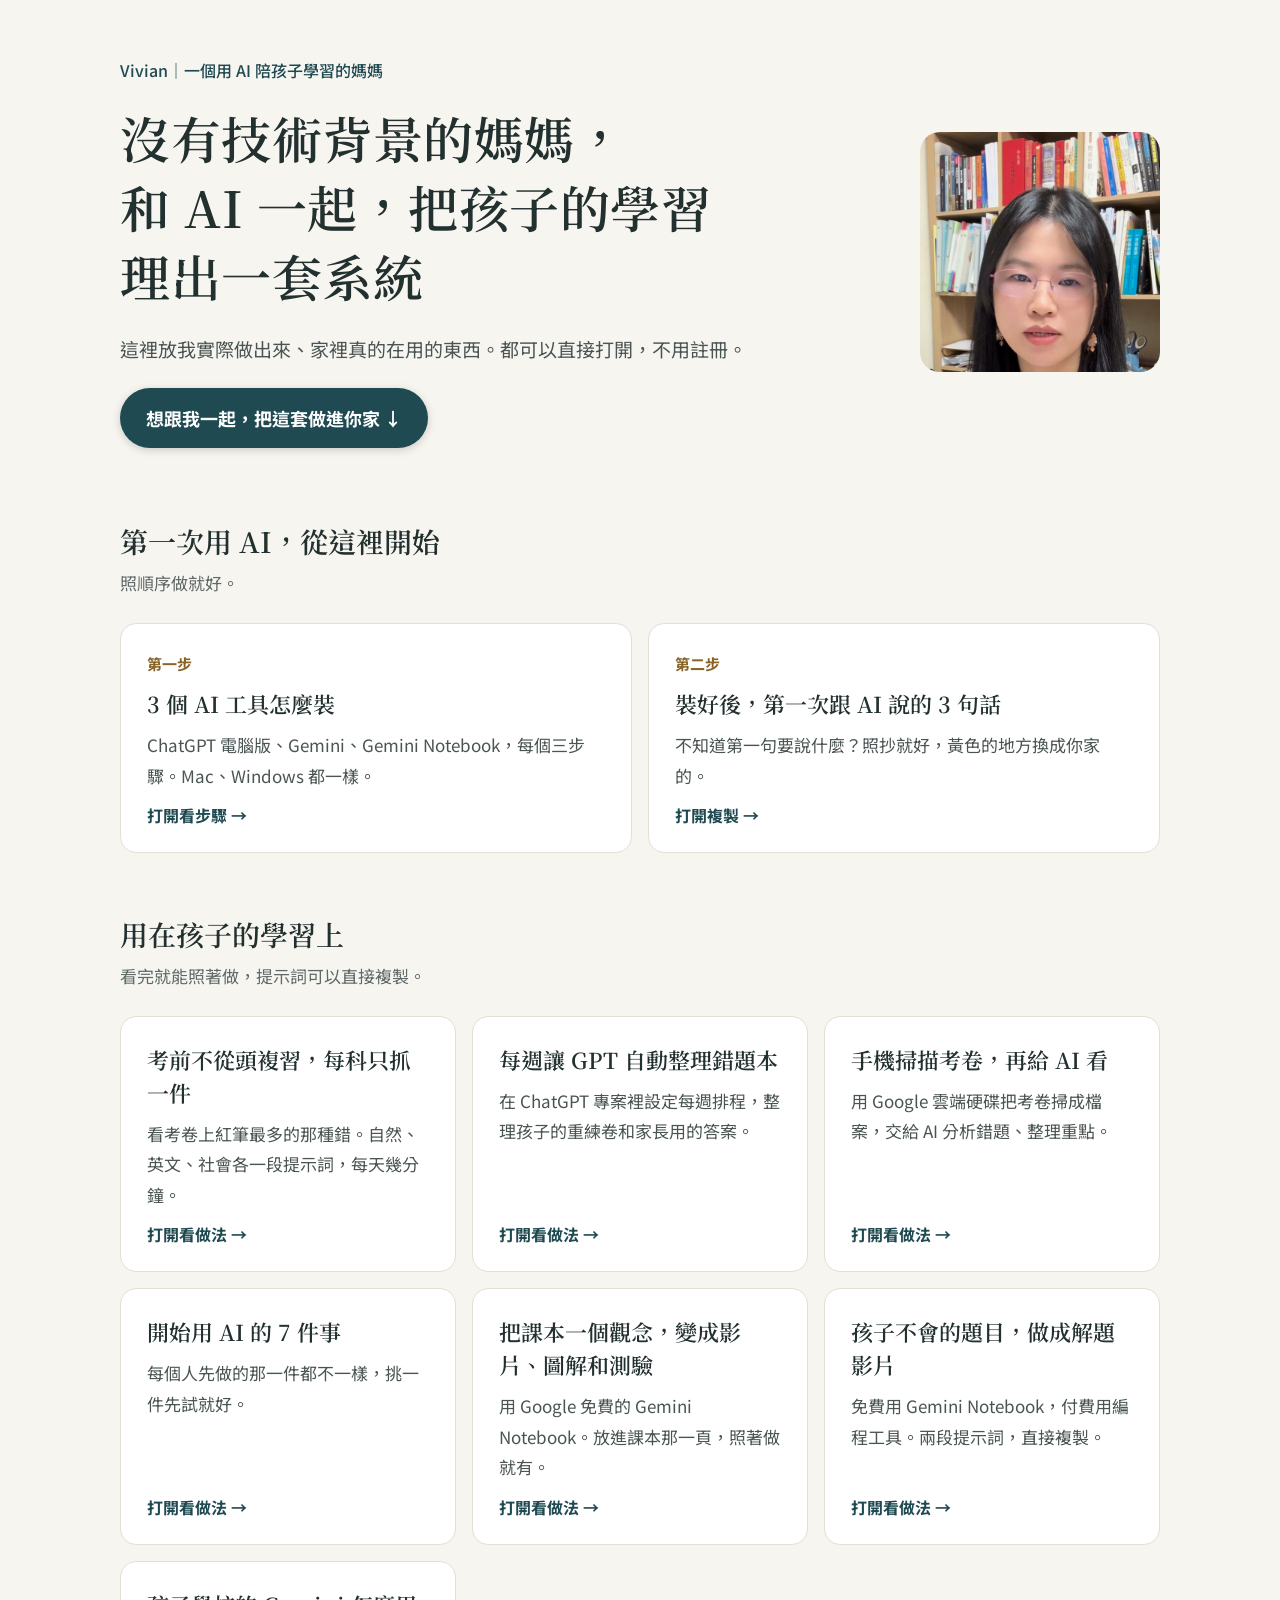
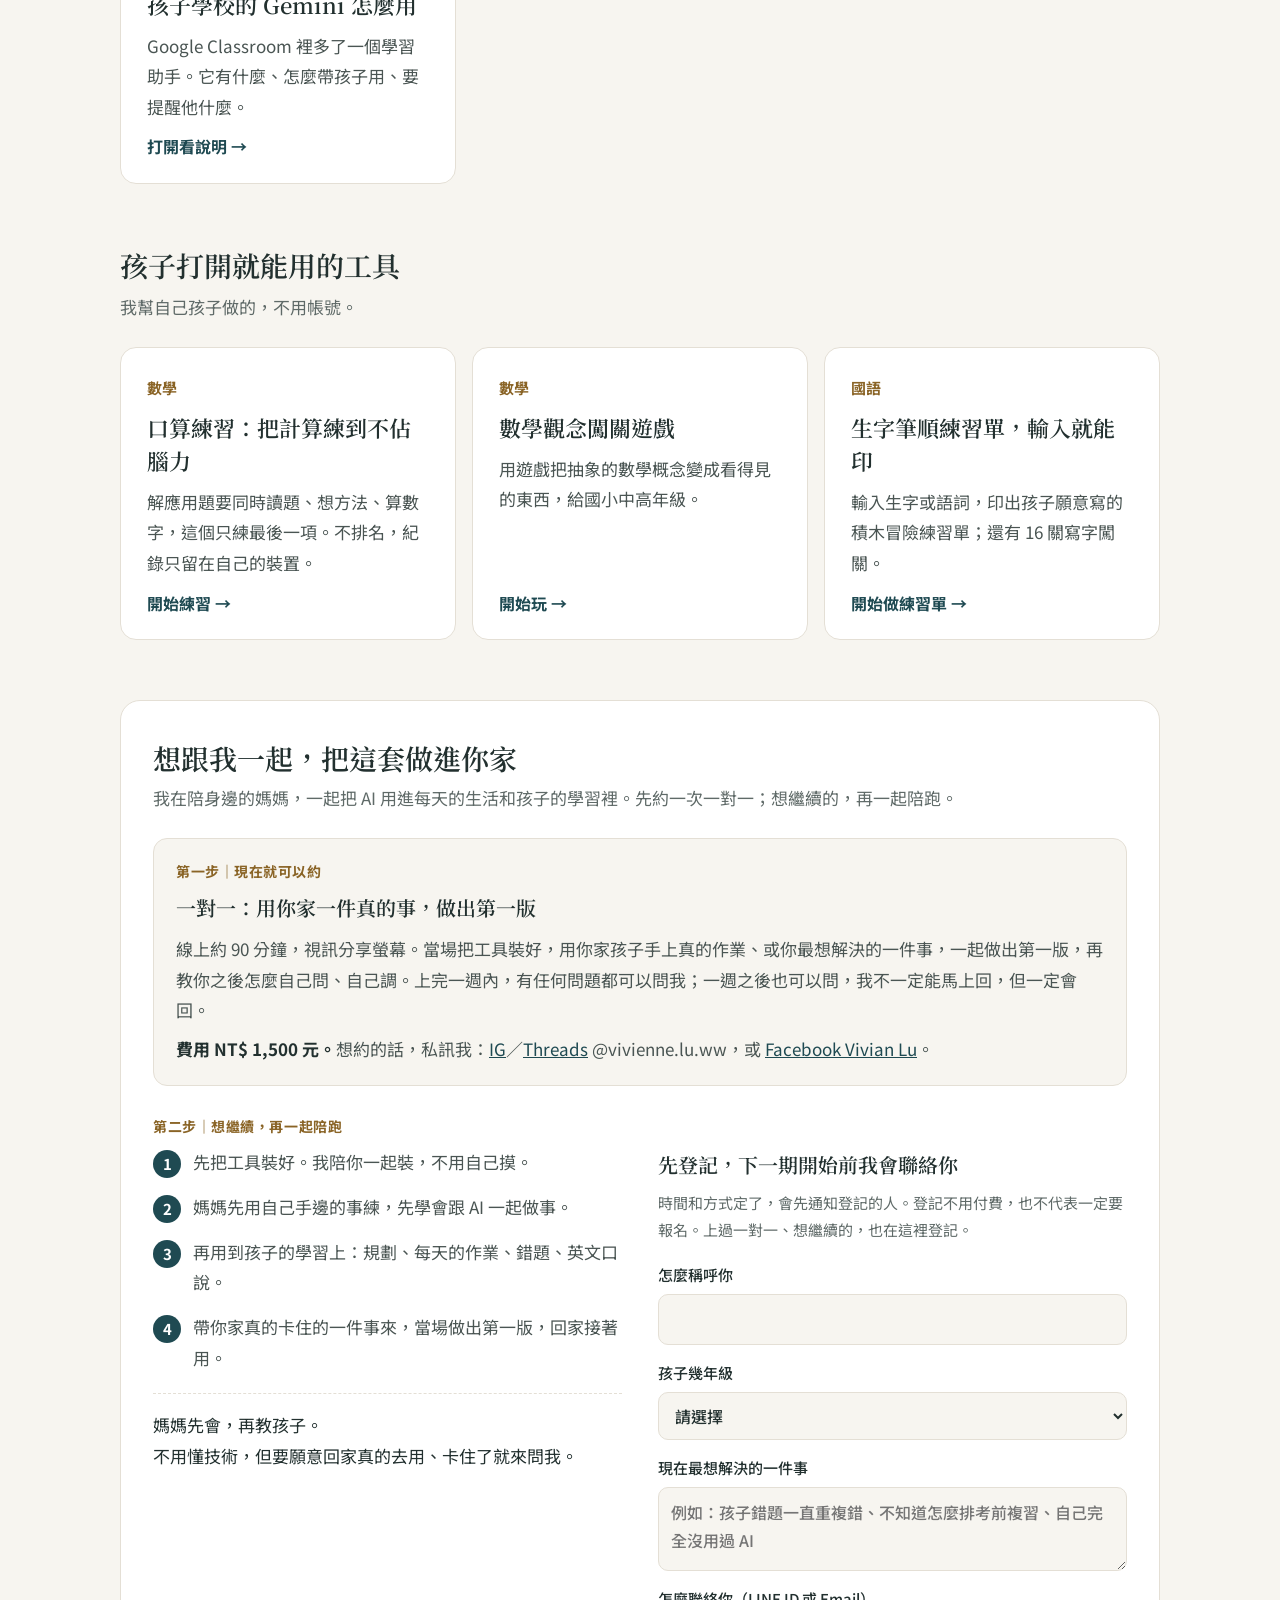
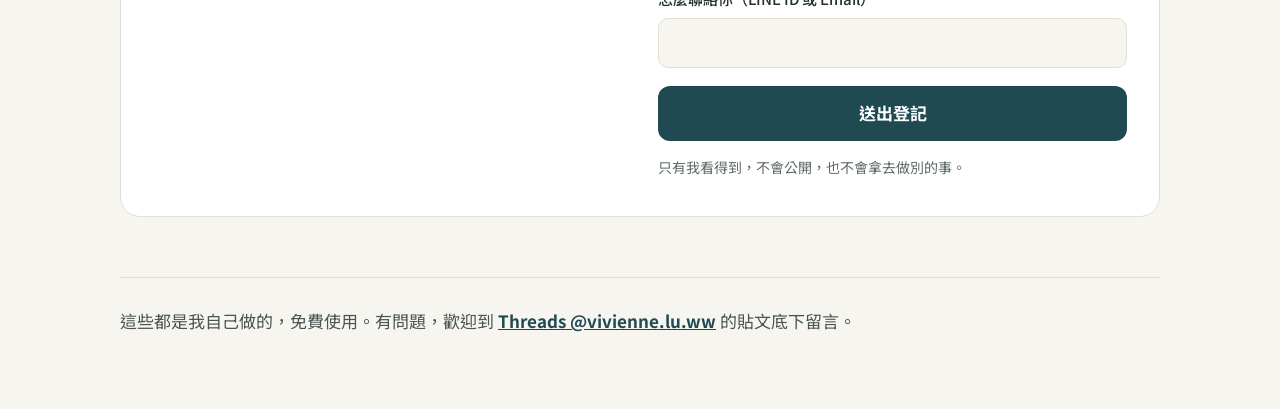
==== commit 6153bf54: "一對一改寫「約 90 分鐘」，補上一週後也可以問 Co-Authored-By: Claude Opus 5.5 <noreply@anthropic.com>" ====
--- a/index.html
+++ b/index.html
@@ -222,7 +222,7 @@
     <div class="tier">
       <p class="tier-label">第一步｜現在就可以約</p>
       <h3>一對一：用你家一件真的事，做出第一版</h3>
-      <p>線上 60～90 分鐘，視訊分享螢幕。當場把工具裝好，用你家孩子手上真的作業、或你最想解決的一件事，一起做出第一版，再教你之後怎麼自己問、自己調。上完一週內，有不清楚的都可以問我。</p>
+      <p>線上約 90 分鐘，視訊分享螢幕。當場把工具裝好，用你家孩子手上真的作業、或你最想解決的一件事，一起做出第一版，再教你之後怎麼自己問、自己調。上完一週內，有任何問題都可以問我；一週之後也可以問，我不一定能馬上回，但一定會回。</p>
       <p><span class="price">費用 NT$ 1,500 元。</span>想約的話，私訊我：<a href="https://www.instagram.com/vivienne.lu.ww/">IG</a>／<a href="https://www.threads.com/@vivienne.lu.ww">Threads</a> @vivienne.lu.ww，或 <a href="https://www.facebook.com/vivian.lu.712161/">Facebook Vivian Lu</a>。</p>
     </div>
 
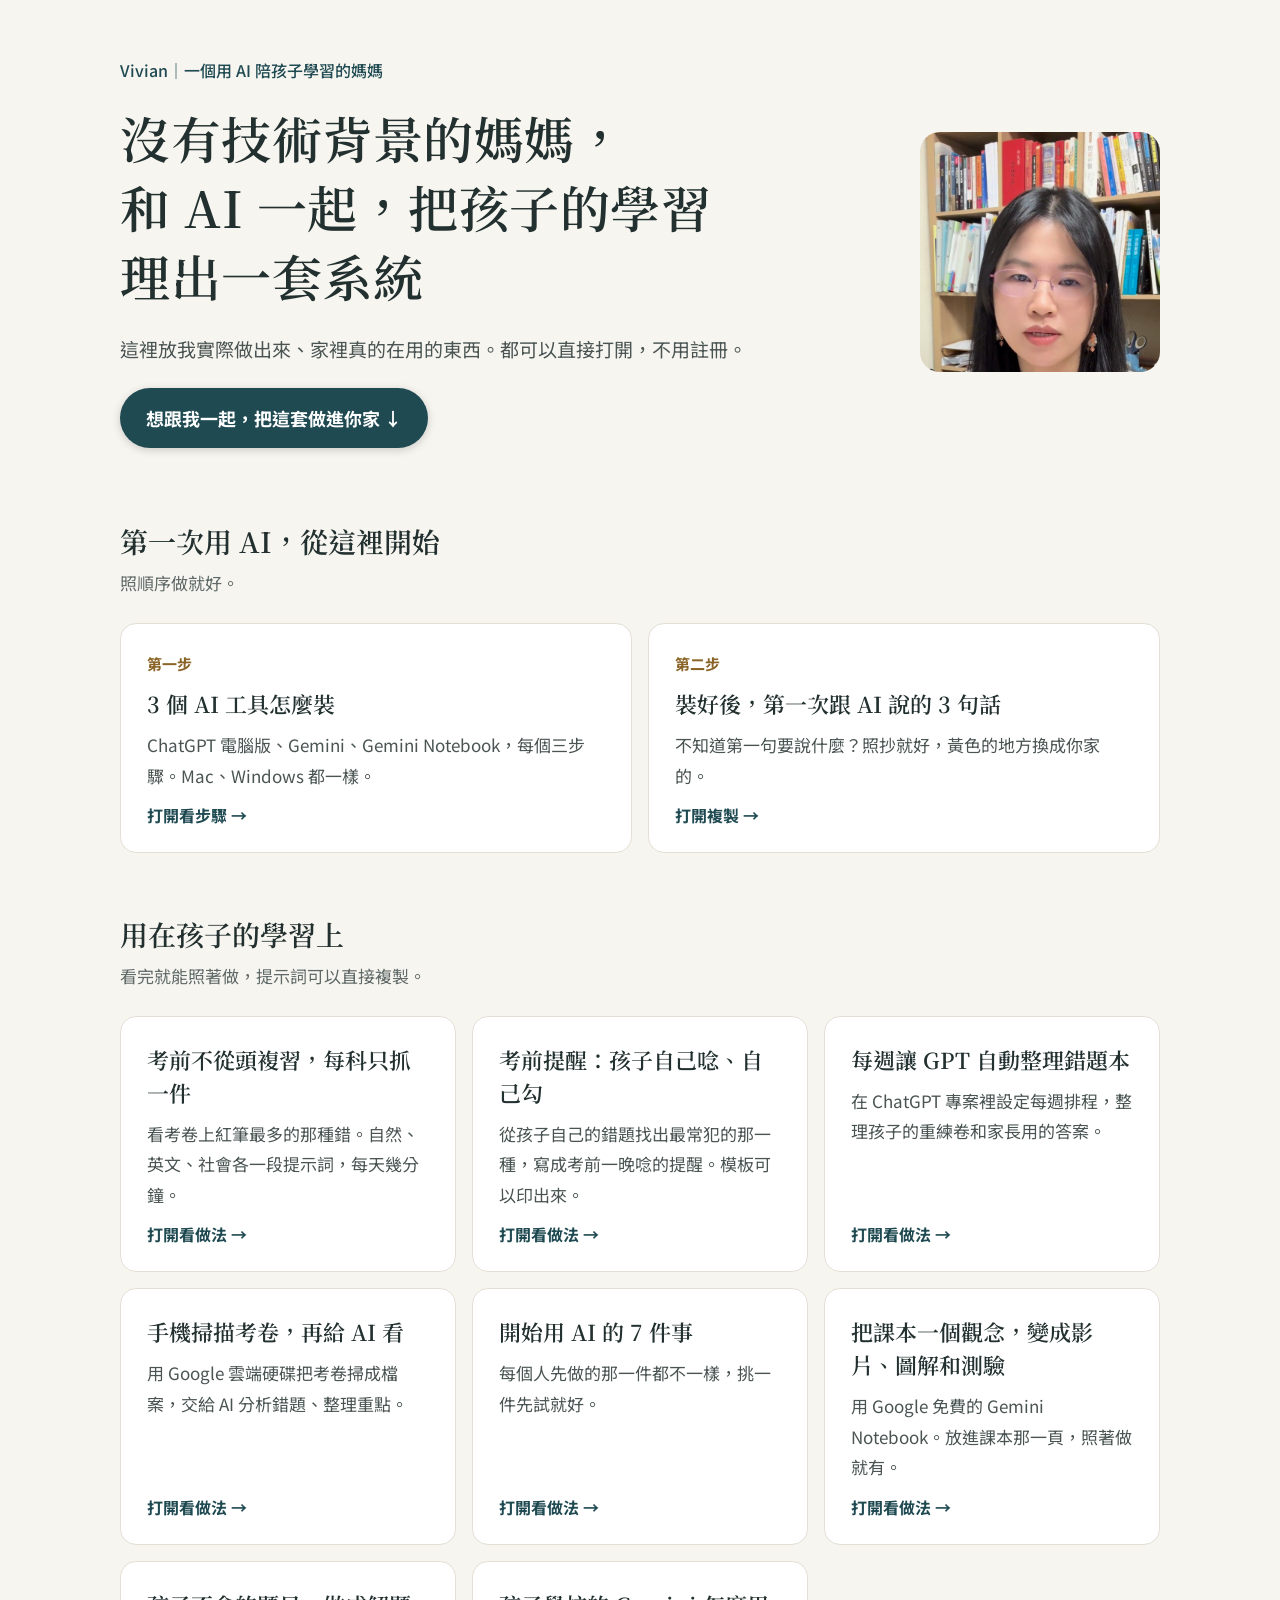
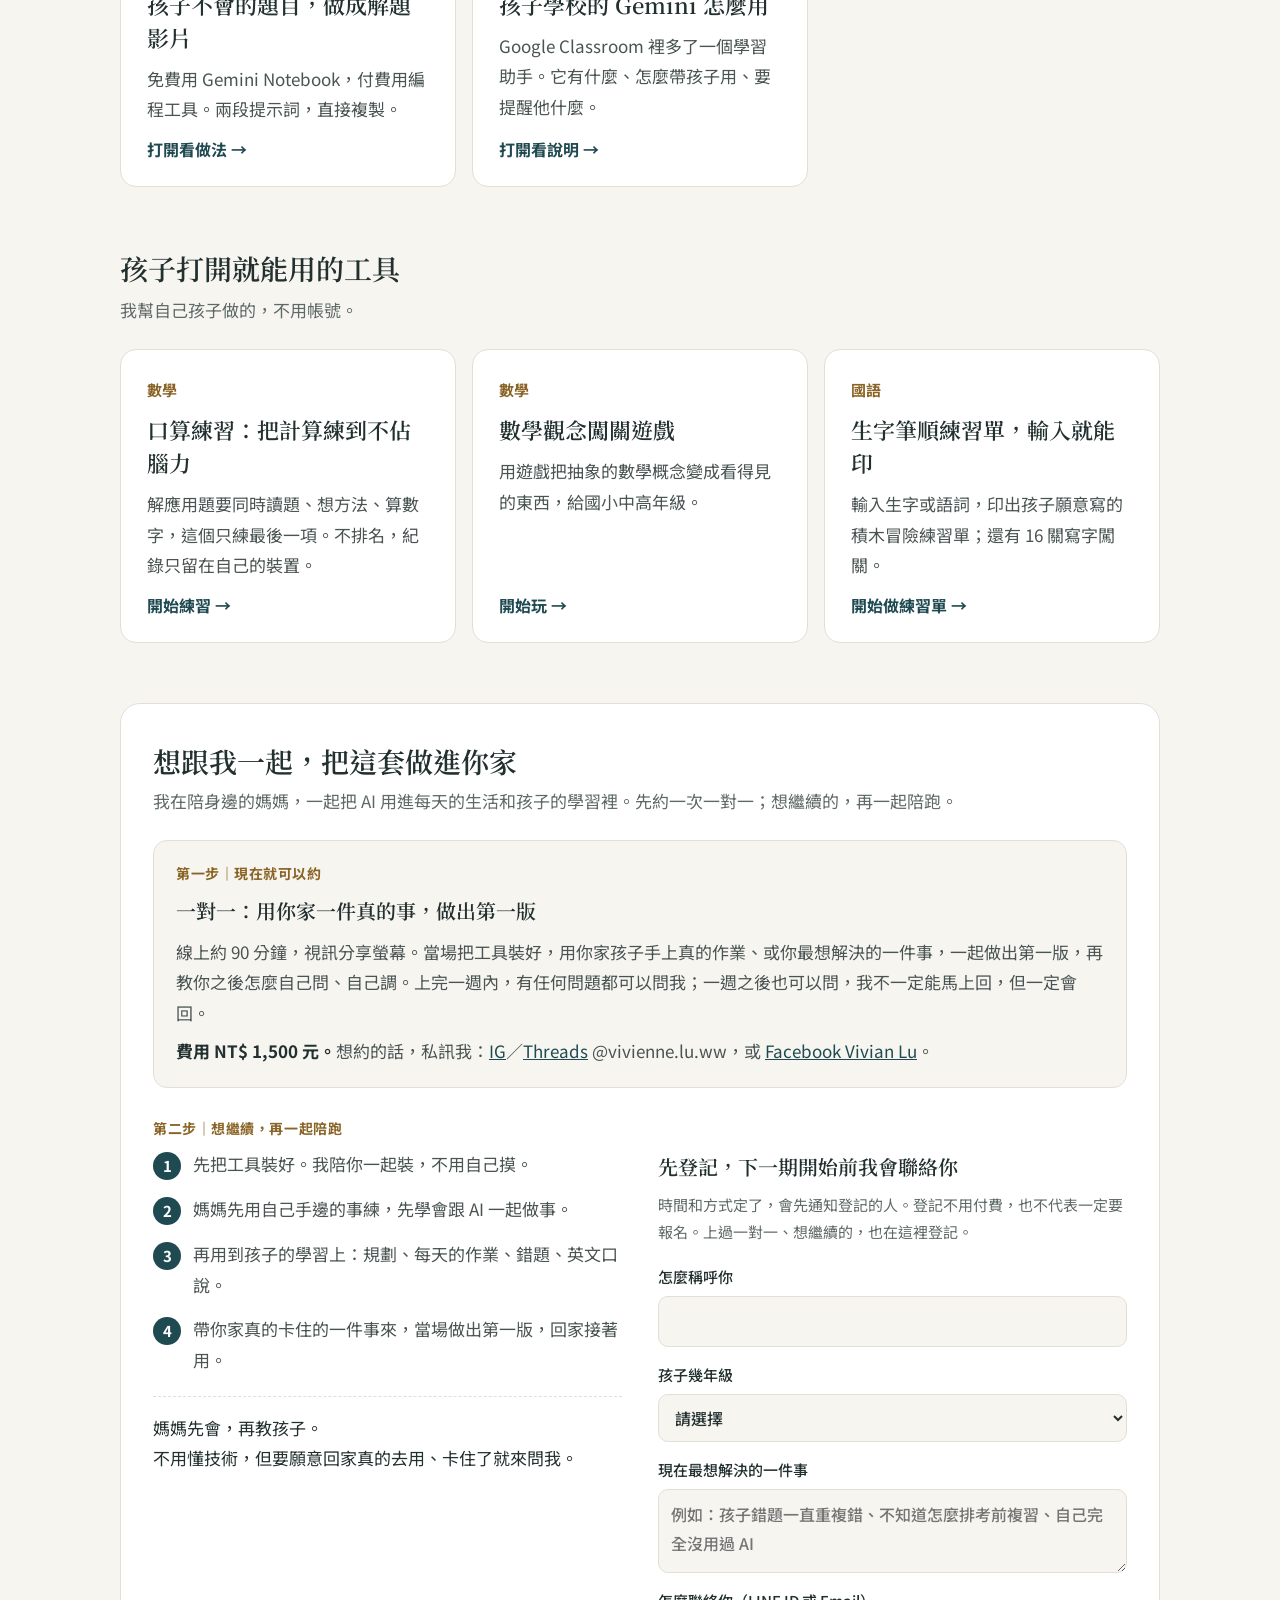
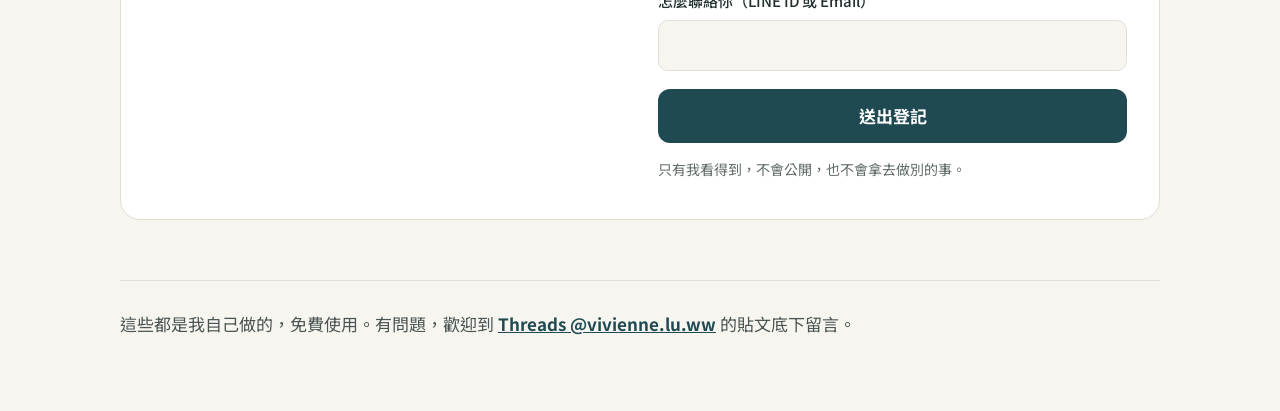
==== commit c4a37d94: "新增做法頁：考前提醒（孩子自己唸、自己勾） Co-Authored-By: Claude Opus 5.5 <noreply@anthropic.com>" ====
--- a/index.html
+++ b/index.html
@@ -157,6 +157,11 @@
         <span class="d">看考卷上紅筆最多的那種錯。自然、英文、社會各一段提示詞，每天幾分鐘。</span>
         <span class="go">打開看做法 <span class="arr">→</span></span>
       </a>
+      <a class="card" href="./exam-reminder/">
+        <span class="t">考前提醒：孩子自己唸、自己勾</span>
+        <span class="d">從孩子自己的錯題找出最常犯的那一種，寫成考前一晚唸的提醒。模板可以印出來。</span>
+        <span class="go">打開看做法 <span class="arr">→</span></span>
+      </a>
       <a class="card" href="./mistake-book/">
         <span class="t">每週讓 GPT 自動整理錯題本</span>
         <span class="d">在 ChatGPT 專案裡設定每週排程，整理孩子的重練卷和家長用的答案。</span>
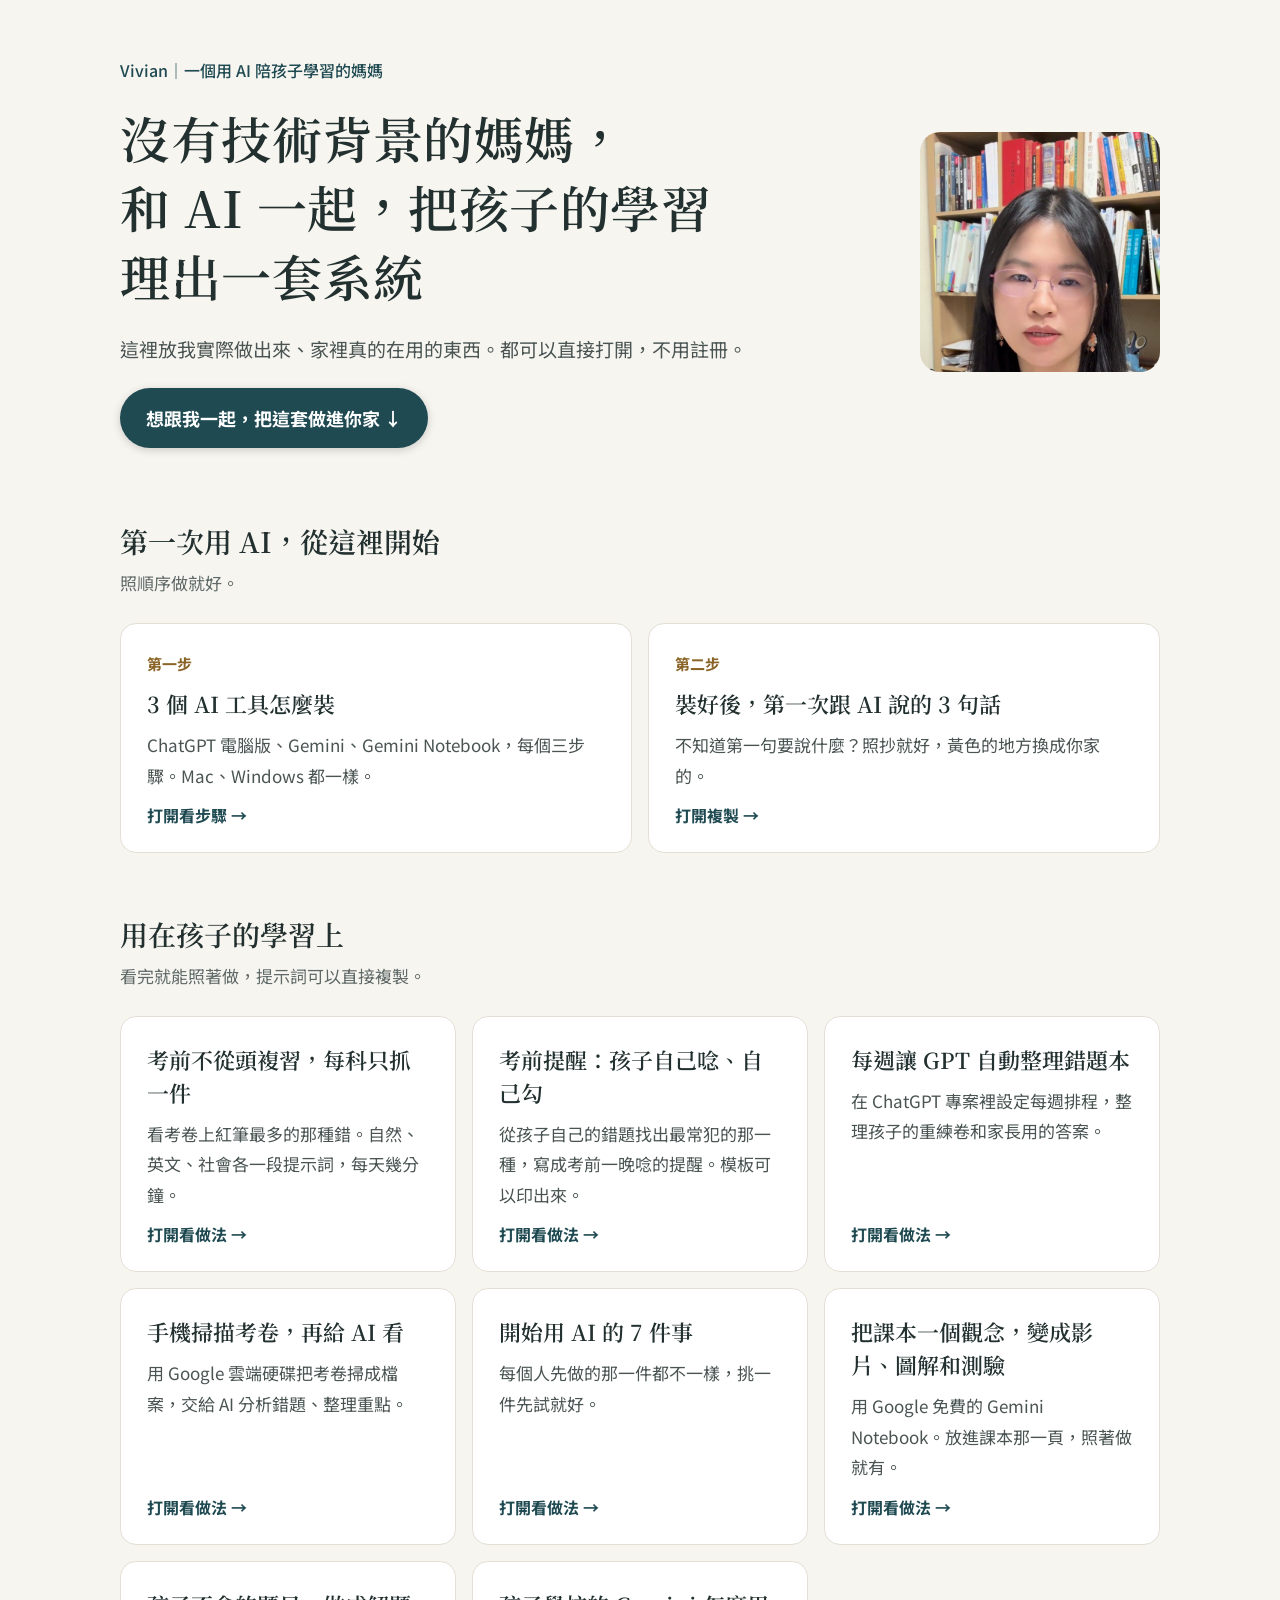
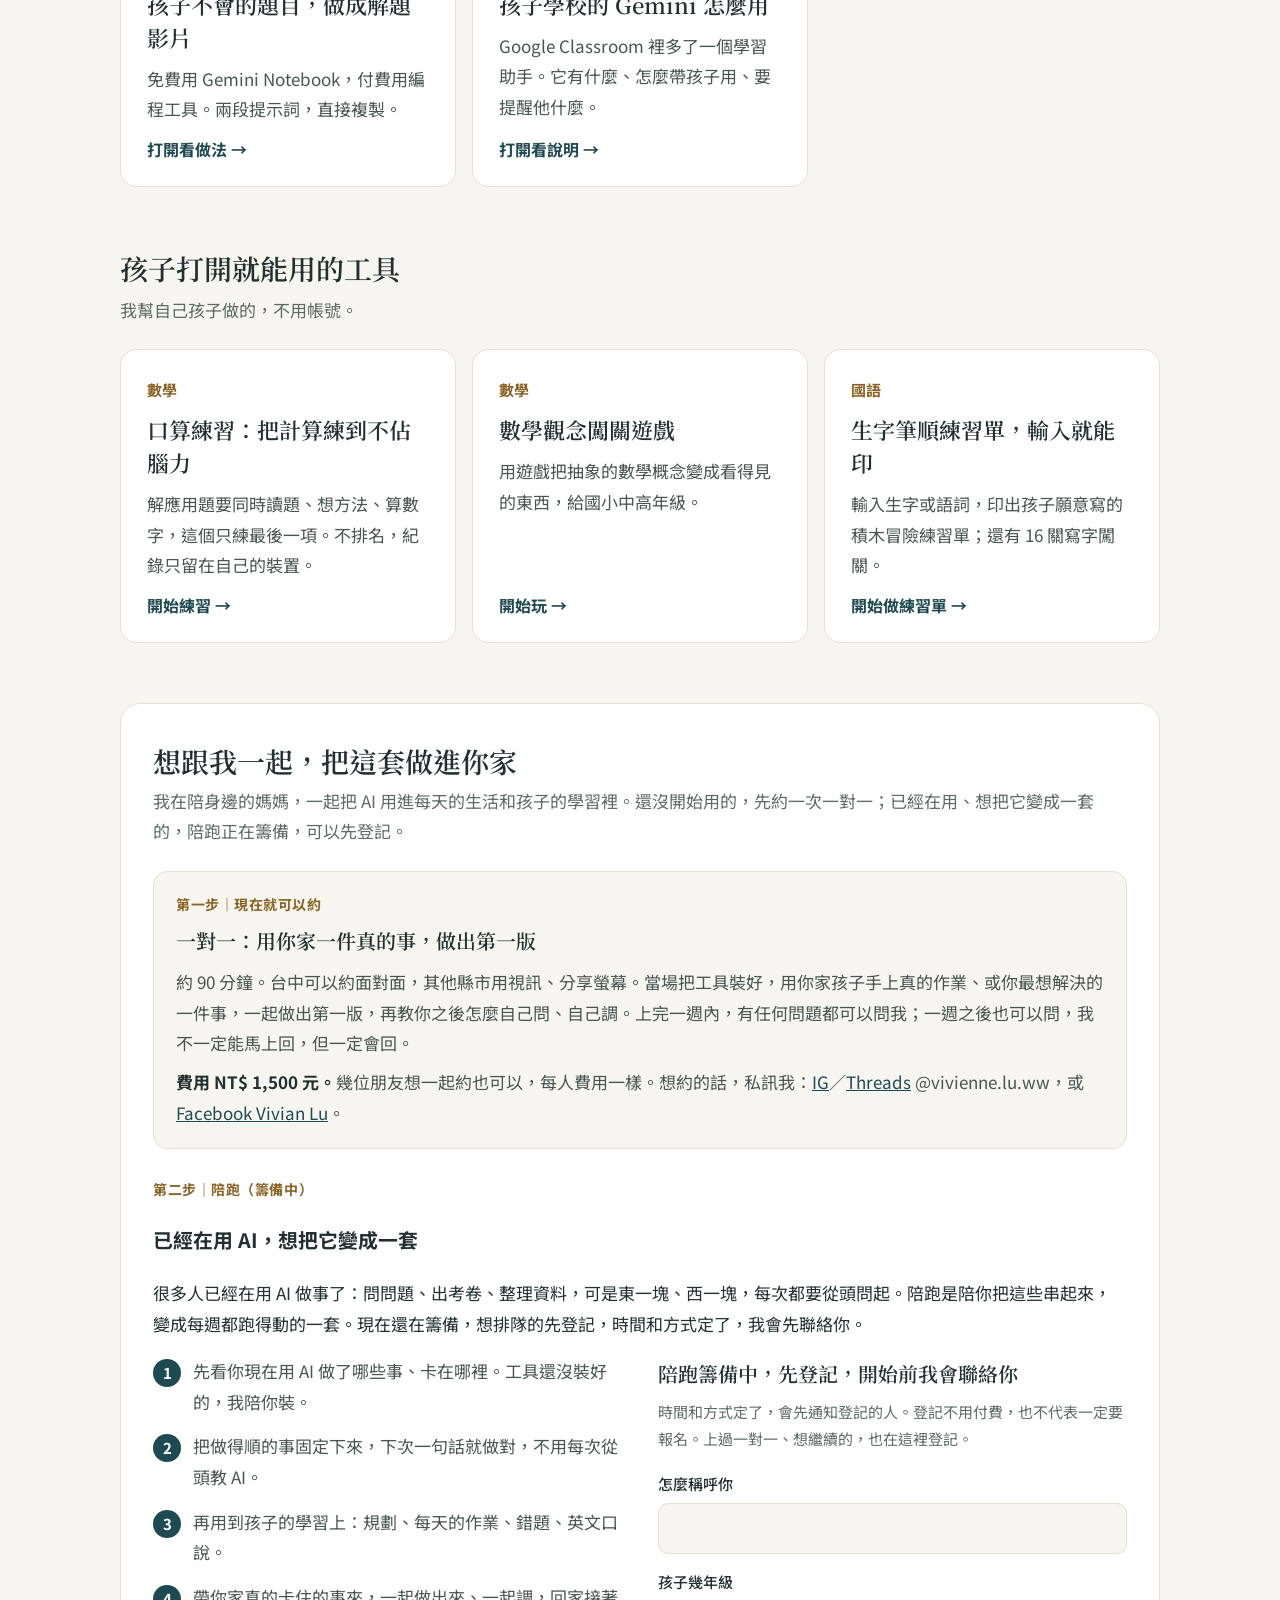
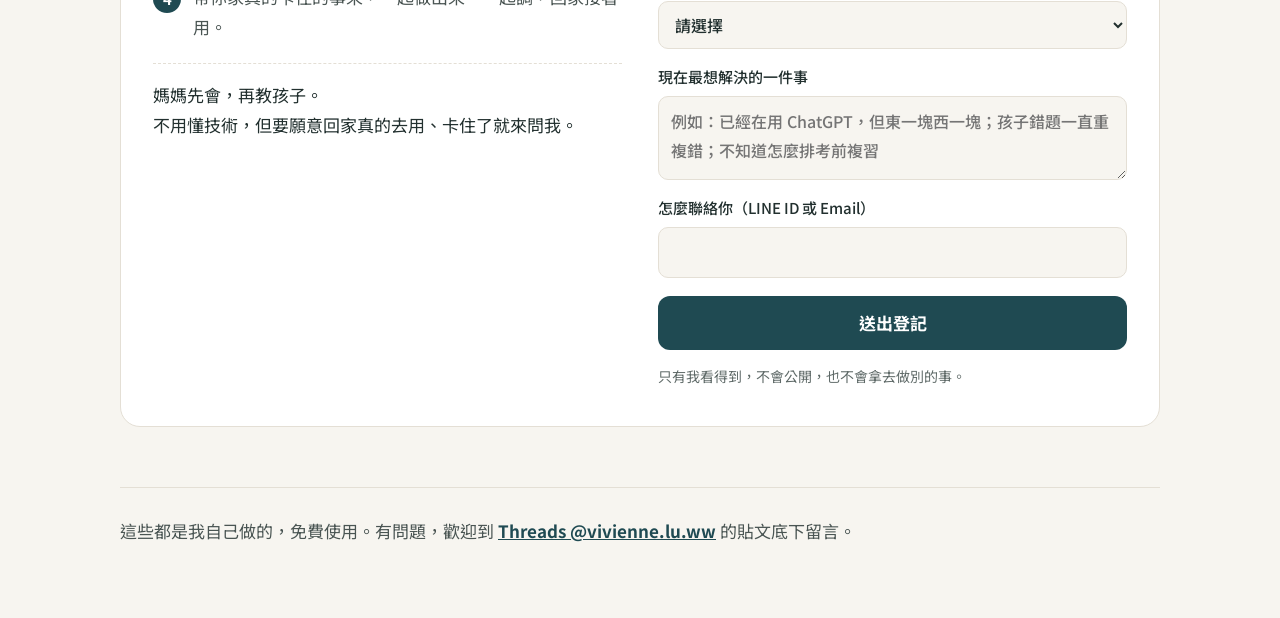
==== commit 6d2566d0: "首頁陪跑改成籌備中：對象是已經在用 AI、想變成一套的人；一對一補台中可面對面、朋友一起約 Co-Authored-By: Claude Opus 5.5 <noreply@anthropic.com" ====
--- a/index.html
+++ b/index.html
@@ -222,28 +222,30 @@
 
   <section class="join" id="join">
     <h2>想跟我一起，把這套做進你家</h2>
-    <p class="sub">我在陪身邊的媽媽，一起把 AI 用進每天的生活和孩子的學習裡。先約一次一對一；想繼續的，再一起陪跑。</p>
+    <p class="sub">我在陪身邊的媽媽，一起把 AI 用進每天的生活和孩子的學習裡。還沒開始用的，先約一次一對一；已經在用、想把它變成一套的，陪跑正在籌備，可以先登記。</p>
 
     <div class="tier">
       <p class="tier-label">第一步｜現在就可以約</p>
       <h3>一對一：用你家一件真的事，做出第一版</h3>
-      <p>線上約 90 分鐘，視訊分享螢幕。當場把工具裝好，用你家孩子手上真的作業、或你最想解決的一件事，一起做出第一版，再教你之後怎麼自己問、自己調。上完一週內，有任何問題都可以問我；一週之後也可以問，我不一定能馬上回，但一定會回。</p>
-      <p><span class="price">費用 NT$ 1,500 元。</span>想約的話，私訊我：<a href="https://www.instagram.com/vivienne.lu.ww/">IG</a>／<a href="https://www.threads.com/@vivienne.lu.ww">Threads</a> @vivienne.lu.ww，或 <a href="https://www.facebook.com/vivian.lu.712161/">Facebook Vivian Lu</a>。</p>
-    </div>
-
-    <p class="tier-label tier-next">第二步｜想繼續，再一起陪跑</p>
+      <p>約 90 分鐘。台中可以約面對面，其他縣市用視訊、分享螢幕。當場把工具裝好，用你家孩子手上真的作業、或你最想解決的一件事，一起做出第一版，再教你之後怎麼自己問、自己調。上完一週內，有任何問題都可以問我；一週之後也可以問，我不一定能馬上回，但一定會回。</p>
+      <p><span class="price">費用 NT$ 1,500 元。</span>幾位朋友想一起約也可以，每人費用一樣。想約的話，私訊我：<a href="https://www.instagram.com/vivienne.lu.ww/">IG</a>／<a href="https://www.threads.com/@vivienne.lu.ww">Threads</a> @vivienne.lu.ww，或 <a href="https://www.facebook.com/vivian.lu.712161/">Facebook Vivian Lu</a>。</p>
+    </div>
+
+    <p class="tier-label tier-next">第二步｜陪跑（籌備中）</p>
+    <h3>已經在用 AI，想把它變成一套</h3>
+    <p>很多人已經在用 AI 做事了：問問題、出考卷、整理資料，可是東一塊、西一塊，每次都要從頭問起。陪跑是陪你把這些串起來，變成每週都跑得動的一套。現在還在籌備，想排隊的先登記，時間和方式定了，我會先聯絡你。</p>
     <div class="join-grid">
       <div>
         <ul class="steps">
-          <li><b>1</b><span>先把工具裝好。我陪你一起裝，不用自己摸。</span></li>
-          <li><b>2</b><span>媽媽先用自己手邊的事練，先學會跟 AI 一起做事。</span></li>
+          <li><b>1</b><span>先看你現在用 AI 做了哪些事、卡在哪裡。工具還沒裝好的，我陪你裝。</span></li>
+          <li><b>2</b><span>把做得順的事固定下來，下次一句話就做對，不用每次從頭教 AI。</span></li>
           <li><b>3</b><span>再用到孩子的學習上：規劃、每天的作業、錯題、英文口說。</span></li>
-          <li><b>4</b><span>帶你家真的卡住的一件事來，當場做出第一版，回家接著用。</span></li>
+          <li><b>4</b><span>帶你家真的卡住的事來，一起做出來、一起調，回家接著用。</span></li>
         </ul>
         <p class="note">媽媽先會，再教孩子。<br>不用懂技術，但要願意回家真的去用、卡住了就來問我。</p>
       </div>
       <form id="join-form" action="https://docs.google.com/forms/d/e/1FAIpQLSfdzFmlDDN9oFYdYyEQEvwoWeKDcseDEnGnZbMCOn2z1PBENw/formResponse" method="POST" target="join-sink">
-        <p class="form-title">先登記，下一期開始前我會聯絡你</p>
+        <p class="form-title">陪跑籌備中，先登記，開始前我會聯絡你</p>
         <p class="form-sub">時間和方式定了，會先通知登記的人。登記不用付費，也不代表一定要報名。上過一對一、想繼續的，也在這裡登記。</p>
         <label>怎麼稱呼你<input name="entry.593853041" autocomplete="name" required></label>
         <label>孩子幾年級
@@ -252,7 +254,7 @@
             <option>幼兒園</option><option>國小低年級</option><option>國小中年級</option><option>國小高年級</option><option>國中</option><option>高中</option><option>還沒有孩子／其他</option>
           </select>
         </label>
-        <label>現在最想解決的一件事<textarea name="entry.1072527500" placeholder="例如：孩子錯題一直重複錯、不知道怎麼排考前複習、自己完全沒用過 AI" required></textarea></label>
+        <label>現在最想解決的一件事<textarea name="entry.1072527500" placeholder="例如：已經在用 ChatGPT，但東一塊西一塊；孩子錯題一直重複錯；不知道怎麼排考前複習" required></textarea></label>
         <label>怎麼聯絡你（LINE ID 或 Email）<input name="entry.175894662" required></label>
         <button class="send" type="submit">送出登記</button>
         <p class="privacy">只有我看得到，不會公開，也不會拿去做別的事。</p>
